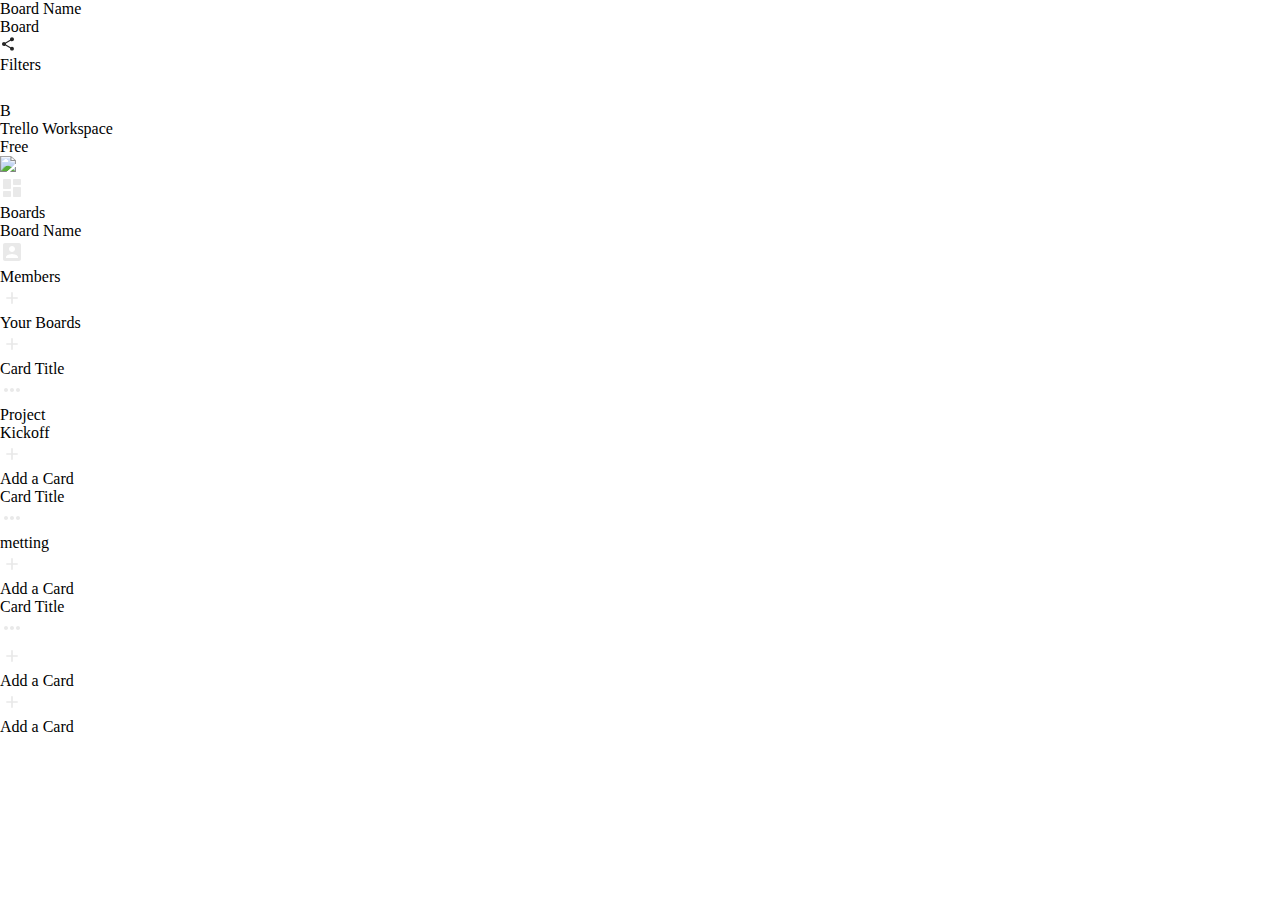
==== src/main/resources/templates/index.html @ f7a1cb0d "메인페이지 구현" ====
<!DOCTYPE html>
<html lang="en">
  <head>
    <meta charset="UTF-8" />
    <meta http-equiv="X-UA-Compatible" content="IE=edge" />
    <meta name="viewport" content="width=device-width, initial-scale=1.0" />
    <link rel="stylesheet" href="./vars.css" />
    <link rel="stylesheet" href="./style.css" />

    <style>
      a,
      button,
      input,
      select,
      h1,
      h2,
      h3,
      h4,
      h5,
      * {
        margin: 0;
        padding: 0;
        border: none;
        text-decoration: none;
        appearance: none;
        background: none;

        -webkit-font-smoothing: antialiased;
      }
    </style>
    <title>Document</title>
  </head>
  <body>
    <div class="main-page">
      <div class="header">
        <div class="board-name">Board Name</div>
        <div class="btn-share">
          <div class="board">Board</div>
          <svg
            class="share"
            width="16"
            height="16"
            viewBox="0 0 16 16"
            fill="none"
            xmlns="http://www.w3.org/2000/svg"
          >
            <g clip-path="url(#clip0_1_32502)">
              <path
                d="M12 10.72C11.4933 10.72 11.04 10.92 10.6933 11.2333L5.94 8.46666C5.97333 8.31333 6 8.16 6 8C6 7.83999 5.97333 7.68666 5.94 7.53333L10.64 4.79333C11 5.12666 11.4733 5.33333 12 5.33333C13.1067 5.33333 14 4.44 14 3.33333C14 2.22666 13.1067 1.33333 12 1.33333C10.8933 1.33333 10 2.22666 10 3.33333C10 3.49333 10.0267 3.64666 10.06 3.79999L5.36 6.54C5 6.20666 4.52667 6 4 6C2.89333 6 2 6.89333 2 8C2 9.10666 2.89333 10 4 10C4.52667 10 5 9.79333 5.36 9.46L10.1067 12.2333C10.0733 12.3733 10.0533 12.52 10.0533 12.6667C10.0533 13.74 10.9267 14.6133 12 14.6133C13.0733 14.6133 13.9467 13.74 13.9467 12.6667C13.9467 11.5933 13.0733 10.72 12 10.72Z"
                fill="#262626"
              />
            </g>
            <defs>
              <clipPath id="clip0_1_32502">
                <rect width="16" height="16" fill="white" />
              </clipPath>
            </defs>
          </svg>
        </div>
        <div class="category-filters">
          <div class="filters">Filters</div>
          <div class="filter-alt">
            <svg
              class="group"
              width="24"
              height="24"
              viewBox="0 0 24 24"
              fill="none"
              xmlns="http://www.w3.org/2000/svg"
            >
              <path
                d="M4.25006 5.61C6.57006 8.59 10.0001 13 10.0001 13V18C10.0001 19.1 10.9001 20 12.0001 20C13.1001 20 14.0001 19.1 14.0001 18V13C14.0001 13 17.4301 8.59 19.7501 5.61C20.2601 4.95 19.7901 4 18.9501 4H5.04006C4.21006 4 3.74006 4.95 4.25006 5.61Z"
                fill="white"
              />
            </svg>
          </div>
        </div>
        <div class="line-1"></div>
        <div class="email">
          <div class="b">B</div>
        </div>
        <div class="line-2"></div>
      </div>
      <div class="side-menu">
        <div class="profile">
          <div class="trello-workspace">Trello Workspace</div>
          <div class="free">Free</div>
          <img class="logo-2" src="logo-20.png" />
        </div>
        <div class="menu-boards">
          <svg
            class="dashboard"
            width="24"
            height="24"
            viewBox="0 0 24 24"
            fill="none"
            xmlns="http://www.w3.org/2000/svg"
          >
            <g clip-path="url(#clip0_1_32432)">
              <path
                d="M4 13H10C10.55 13 11 12.55 11 12V4C11 3.45 10.55 3 10 3H4C3.45 3 3 3.45 3 4V12C3 12.55 3.45 13 4 13ZM4 21H10C10.55 21 11 20.55 11 20V16C11 15.45 10.55 15 10 15H4C3.45 15 3 15.45 3 16V20C3 20.55 3.45 21 4 21ZM14 21H20C20.55 21 21 20.55 21 20V12C21 11.45 20.55 11 20 11H14C13.45 11 13 11.45 13 12V20C13 20.55 13.45 21 14 21ZM13 4V8C13 8.55 13.45 9 14 9H20C20.55 9 21 8.55 21 8V4C21 3.45 20.55 3 20 3H14C13.45 3 13 3.45 13 4Z"
                fill="#E9E9E9"
              />
            </g>
            <defs>
              <clipPath id="clip0_1_32432">
                <rect width="24" height="24" fill="white" />
              </clipPath>
            </defs>
          </svg>

          <div class="boards">Boards</div>
        </div>
        <div class="menu-boards2">
          <div class="board-name2">Board Name</div>
          <div class="image"></div>
        </div>
        <div class="menu-members">
          <svg
            class="account-box"
            width="24"
            height="24"
            viewBox="0 0 24 24"
            fill="none"
            xmlns="http://www.w3.org/2000/svg"
          >
            <g clip-path="url(#clip0_1_32441)">
              <path
                d="M3 5V19C3 20.1 3.89 21 5 21H19C20.1 21 21 20.1 21 19V5C21 3.9 20.1 3 19 3H5C3.89 3 3 3.9 3 5ZM15 9C15 10.66 13.66 12 12 12C10.34 12 9 10.66 9 9C9 7.34 10.34 6 12 6C13.66 6 15 7.34 15 9ZM6 17C6 15 10 13.9 12 13.9C14 13.9 18 15 18 17V18H6V17Z"
                fill="#E9E9E9"
              />
            </g>
            <defs>
              <clipPath id="clip0_1_32441">
                <rect width="24" height="24" fill="white" />
              </clipPath>
            </defs>
          </svg>

          <div class="members">Members</div>
          <svg
            class="add"
            width="24"
            height="24"
            viewBox="0 0 24 24"
            fill="none"
            xmlns="http://www.w3.org/2000/svg"
          >
            <g clip-path="url(#clip0_1_32532)">
              <path
                d="M17.1429 12.8571H12.8571V17.1429C12.8571 17.6143 12.4714 18 12 18C11.5286 18 11.1429 17.6143 11.1429 17.1429V12.8571H6.85714C6.38571 12.8571 6 12.4714 6 12C6 11.5286 6.38571 11.1429 6.85714 11.1429H11.1429V6.85714C11.1429 6.38571 11.5286 6 12 6C12.4714 6 12.8571 6.38571 12.8571 6.85714V11.1429H17.1429C17.6143 11.1429 18 11.5286 18 12C18 12.4714 17.6143 12.8571 17.1429 12.8571Z"
                fill="#E9E9E9"
              />
            </g>
            <defs>
              <clipPath id="clip0_1_32532">
                <rect width="24" height="24" fill="white" />
              </clipPath>
            </defs>
          </svg>
        </div>
        <div class="category-sub-title">
          <div class="your-boards">Your Boards</div>
          <svg
            class="add2"
            width="24"
            height="24"
            viewBox="0 0 24 24"
            fill="none"
            xmlns="http://www.w3.org/2000/svg"
          >
            <g clip-path="url(#clip0_1_32535)">
              <path
                d="M17.1429 12.8571H12.8571V17.1429C12.8571 17.6143 12.4714 18 12 18C11.5286 18 11.1429 17.6143 11.1429 17.1429V12.8571H6.85714C6.38571 12.8571 6 12.4714 6 12C6 11.5286 6.38571 11.1429 6.85714 11.1429H11.1429V6.85714C11.1429 6.38571 11.5286 6 12 6C12.4714 6 12.8571 6.38571 12.8571 6.85714V11.1429H17.1429C17.6143 11.1429 18 11.5286 18 12C18 12.4714 17.6143 12.8571 17.1429 12.8571Z"
                fill="#E9E9E9"
              />
            </g>
            <defs>
              <clipPath id="clip0_1_32535">
                <rect width="24" height="24" fill="white" />
              </clipPath>
            </defs>
          </svg>
        </div>
      </div>
      <div class="contents">
        <div class="title">
          <div class="card-title">Card Title</div>
          <svg
            class="more-horiz"
            width="24"
            height="24"
            viewBox="0 0 24 24"
            fill="none"
            xmlns="http://www.w3.org/2000/svg"
          >
            <g clip-path="url(#clip0_1_32558)">
              <path
                d="M6 10C4.9 10 4 10.9 4 12C4 13.1 4.9 14 6 14C7.1 14 8 13.1 8 12C8 10.9 7.1 10 6 10ZM18 10C16.9 10 16 10.9 16 12C16 13.1 16.9 14 18 14C19.1 14 20 13.1 20 12C20 10.9 19.1 10 18 10ZM12 10C10.9 10 10 10.9 10 12C10 13.1 10.9 14 12 14C13.1 14 14 13.1 14 12C14 10.9 13.1 10 12 10Z"
                fill="#E9E9E9"
              />
            </g>
            <defs>
              <clipPath id="clip0_1_32558">
                <rect width="24" height="24" fill="white" />
              </clipPath>
            </defs>
          </svg>
        </div>
        <div class="list">
          <div class="rectangle-1"></div>
          <div class="project">Project</div>
        </div>
        <div class="list2">
          <div class="kickoff">Kickoff</div>
        </div>
        <div class="frame-3">
          <svg
            class="add3"
            width="24"
            height="24"
            viewBox="0 0 24 24"
            fill="none"
            xmlns="http://www.w3.org/2000/svg"
          >
            <g clip-path="url(#clip0_1_32564)">
              <path
                d="M17.1429 12.8571H12.8571V17.1429C12.8571 17.6143 12.4714 18 12 18C11.5286 18 11.1429 17.6143 11.1429 17.1429V12.8571H6.85714C6.38571 12.8571 6 12.4714 6 12C6 11.5286 6.38571 11.1429 6.85714 11.1429H11.1429V6.85714C11.1429 6.38571 11.5286 6 12 6C12.4714 6 12.8571 6.38571 12.8571 6.85714V11.1429H17.1429C17.6143 11.1429 18 11.5286 18 12C18 12.4714 17.6143 12.8571 17.1429 12.8571Z"
                fill="#E9E9E9"
              />
            </g>
            <defs>
              <clipPath id="clip0_1_32564">
                <rect width="24" height="24" fill="white" />
              </clipPath>
            </defs>
          </svg>

          <div class="add-a-card">Add a Card</div>
        </div>
      </div>
      <div class="contents2">
        <div class="title">
          <div class="card-title">Card Title</div>
          <svg
            class="more-horiz2"
            width="24"
            height="24"
            viewBox="0 0 24 24"
            fill="none"
            xmlns="http://www.w3.org/2000/svg"
          >
            <g clip-path="url(#clip0_1_32628)">
              <path
                d="M6 10C4.9 10 4 10.9 4 12C4 13.1 4.9 14 6 14C7.1 14 8 13.1 8 12C8 10.9 7.1 10 6 10ZM18 10C16.9 10 16 10.9 16 12C16 13.1 16.9 14 18 14C19.1 14 20 13.1 20 12C20 10.9 19.1 10 18 10ZM12 10C10.9 10 10 10.9 10 12C10 13.1 10.9 14 12 14C13.1 14 14 13.1 14 12C14 10.9 13.1 10 12 10Z"
                fill="#E9E9E9"
              />
            </g>
            <defs>
              <clipPath id="clip0_1_32628">
                <rect width="24" height="24" fill="white" />
              </clipPath>
            </defs>
          </svg>
        </div>
        <div class="list2">
          <div class="kickoff">metting</div>
        </div>
        <div class="frame-3">
          <svg
            class="add4"
            width="24"
            height="24"
            viewBox="0 0 24 24"
            fill="none"
            xmlns="http://www.w3.org/2000/svg"
          >
            <g clip-path="url(#clip0_1_32634)">
              <path
                d="M17.1429 12.8571H12.8571V17.1429C12.8571 17.6143 12.4714 18 12 18C11.5286 18 11.1429 17.6143 11.1429 17.1429V12.8571H6.85714C6.38571 12.8571 6 12.4714 6 12C6 11.5286 6.38571 11.1429 6.85714 11.1429H11.1429V6.85714C11.1429 6.38571 11.5286 6 12 6C12.4714 6 12.8571 6.38571 12.8571 6.85714V11.1429H17.1429C17.6143 11.1429 18 11.5286 18 12C18 12.4714 17.6143 12.8571 17.1429 12.8571Z"
                fill="#E9E9E9"
              />
            </g>
            <defs>
              <clipPath id="clip0_1_32634">
                <rect width="24" height="24" fill="white" />
              </clipPath>
            </defs>
          </svg>

          <div class="add-a-card">Add a Card</div>
        </div>
      </div>
      <div class="contents3">
        <div class="title">
          <div class="card-title">Card Title</div>
          <svg
            class="more-horiz3"
            width="24"
            height="24"
            viewBox="0 0 24 24"
            fill="none"
            xmlns="http://www.w3.org/2000/svg"
          >
            <g clip-path="url(#clip0_1_32644)">
              <path
                d="M6 10C4.9 10 4 10.9 4 12C4 13.1 4.9 14 6 14C7.1 14 8 13.1 8 12C8 10.9 7.1 10 6 10ZM18 10C16.9 10 16 10.9 16 12C16 13.1 16.9 14 18 14C19.1 14 20 13.1 20 12C20 10.9 19.1 10 18 10ZM12 10C10.9 10 10 10.9 10 12C10 13.1 10.9 14 12 14C13.1 14 14 13.1 14 12C14 10.9 13.1 10 12 10Z"
                fill="#E9E9E9"
              />
            </g>
            <defs>
              <clipPath id="clip0_1_32644">
                <rect width="24" height="24" fill="white" />
              </clipPath>
            </defs>
          </svg>
        </div>
        <div class="frame-3">
          <svg
            class="add5"
            width="24"
            height="24"
            viewBox="0 0 24 24"
            fill="none"
            xmlns="http://www.w3.org/2000/svg"
          >
            <g clip-path="url(#clip0_1_32649)">
              <path
                d="M17.1429 12.8571H12.8571V17.1429C12.8571 17.6143 12.4714 18 12 18C11.5286 18 11.1429 17.6143 11.1429 17.1429V12.8571H6.85714C6.38571 12.8571 6 12.4714 6 12C6 11.5286 6.38571 11.1429 6.85714 11.1429H11.1429V6.85714C11.1429 6.38571 11.5286 6 12 6C12.4714 6 12.8571 6.38571 12.8571 6.85714V11.1429H17.1429C17.6143 11.1429 18 11.5286 18 12C18 12.4714 17.6143 12.8571 17.1429 12.8571Z"
                fill="#E9E9E9"
              />
            </g>
            <defs>
              <clipPath id="clip0_1_32649">
                <rect width="24" height="24" fill="white" />
              </clipPath>
            </defs>
          </svg>

          <div class="add-a-card">Add a Card</div>
        </div>
      </div>
      <div class="add6">
        <svg
          class="add7"
          width="24"
          height="24"
          viewBox="0 0 24 24"
          fill="none"
          xmlns="http://www.w3.org/2000/svg"
        >
          <g clip-path="url(#clip0_19_6)">
            <path
              d="M17.1429 12.8571H12.8571V17.1429C12.8571 17.6143 12.4714 18 12 18C11.5286 18 11.1429 17.6143 11.1429 17.1429V12.8571H6.85714C6.38571 12.8571 6 12.4714 6 12C6 11.5286 6.38571 11.1429 6.85714 11.1429H11.1429V6.85714C11.1429 6.38571 11.5286 6 12 6C12.4714 6 12.8571 6.38571 12.8571 6.85714V11.1429H17.1429C17.6143 11.1429 18 11.5286 18 12C18 12.4714 17.6143 12.8571 17.1429 12.8571Z"
              fill="#E9E9E9"
            />
          </g>
          <defs>
            <clipPath id="clip0_19_6">
              <rect width="24" height="24" fill="white" />
            </clipPath>
          </defs>
        </svg>

        <div class="add-a-card2">Add a Card</div>
      </div>
    </div>
  </body>
</html>
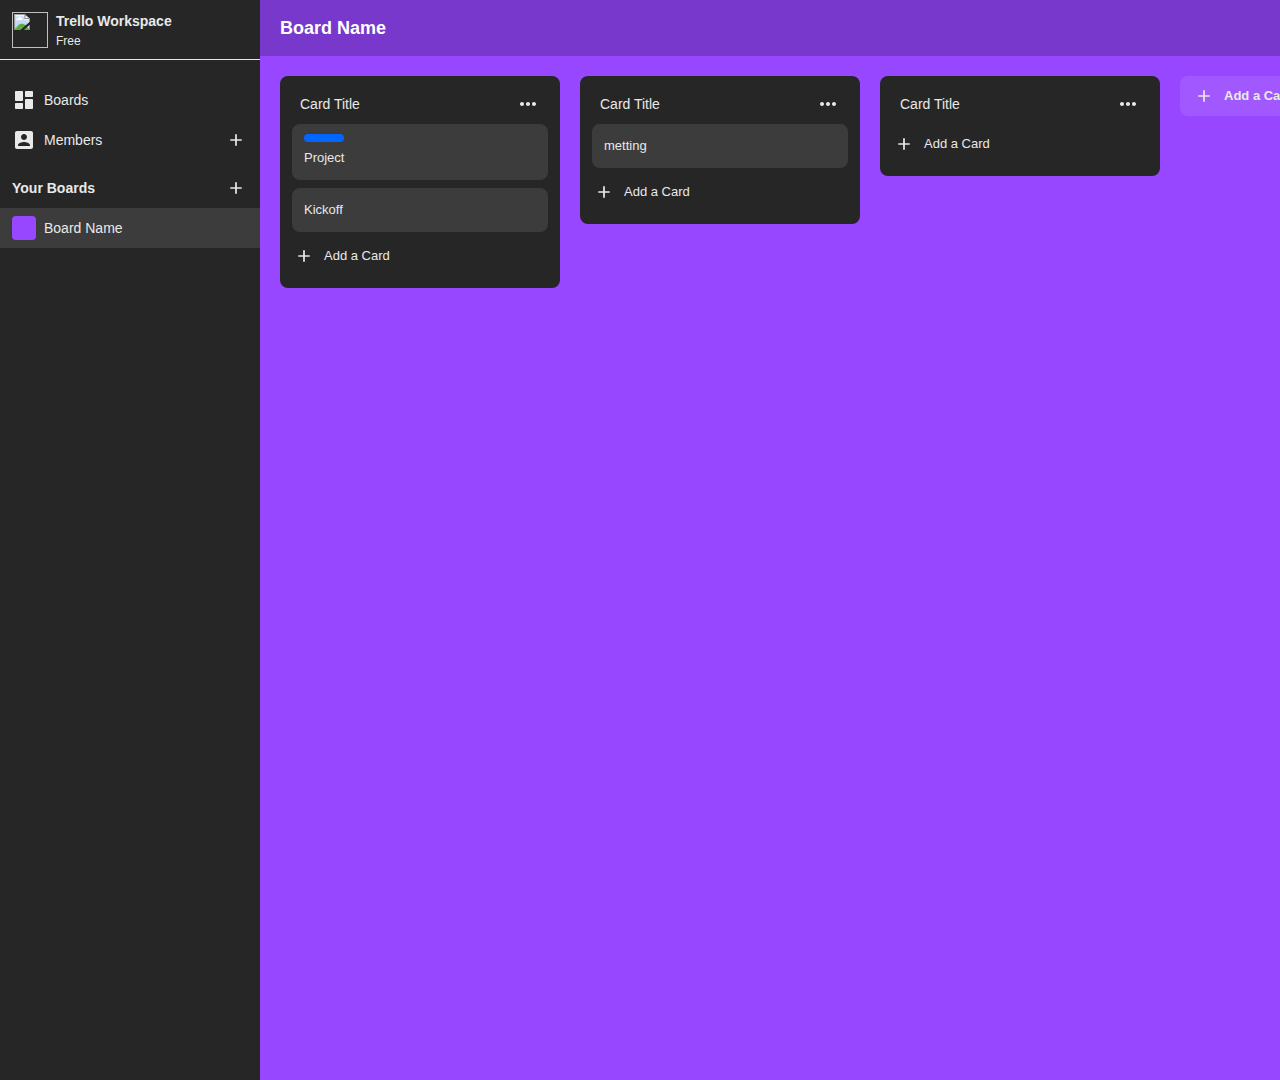
==== commit 146d73da: "index.html 수정" ====
--- a/src/main/resources/templates/index.html
+++ b/src/main/resources/templates/index.html
@@ -1,369 +1,911 @@
 <!DOCTYPE html>
 <html lang="en">
-  <head>
-    <meta charset="UTF-8" />
-    <meta http-equiv="X-UA-Compatible" content="IE=edge" />
-    <meta name="viewport" content="width=device-width, initial-scale=1.0" />
-    <link rel="stylesheet" href="./vars.css" />
-    <link rel="stylesheet" href="./style.css" />
-
-    <style>
-      a,
-      button,
-      input,
-      select,
-      h1,
-      h2,
-      h3,
-      h4,
-      h5,
-      * {
-        margin: 0;
-        padding: 0;
-        border: none;
-        text-decoration: none;
-        appearance: none;
-        background: none;
-
-        -webkit-font-smoothing: antialiased;
-      }
-    </style>
-    <title>Document</title>
-  </head>
-  <body>
-    <div class="main-page">
-      <div class="header">
-        <div class="board-name">Board Name</div>
-        <div class="btn-share">
-          <div class="board">Board</div>
-          <svg
-            class="share"
-            width="16"
-            height="16"
-            viewBox="0 0 16 16"
-            fill="none"
-            xmlns="http://www.w3.org/2000/svg"
-          >
-            <g clip-path="url(#clip0_1_32502)">
-              <path
-                d="M12 10.72C11.4933 10.72 11.04 10.92 10.6933 11.2333L5.94 8.46666C5.97333 8.31333 6 8.16 6 8C6 7.83999 5.97333 7.68666 5.94 7.53333L10.64 4.79333C11 5.12666 11.4733 5.33333 12 5.33333C13.1067 5.33333 14 4.44 14 3.33333C14 2.22666 13.1067 1.33333 12 1.33333C10.8933 1.33333 10 2.22666 10 3.33333C10 3.49333 10.0267 3.64666 10.06 3.79999L5.36 6.54C5 6.20666 4.52667 6 4 6C2.89333 6 2 6.89333 2 8C2 9.10666 2.89333 10 4 10C4.52667 10 5 9.79333 5.36 9.46L10.1067 12.2333C10.0733 12.3733 10.0533 12.52 10.0533 12.6667C10.0533 13.74 10.9267 14.6133 12 14.6133C13.0733 14.6133 13.9467 13.74 13.9467 12.6667C13.9467 11.5933 13.0733 10.72 12 10.72Z"
-                fill="#262626"
-              />
-            </g>
-            <defs>
-              <clipPath id="clip0_1_32502">
-                <rect width="16" height="16" fill="white" />
-              </clipPath>
-            </defs>
-          </svg>
-        </div>
-        <div class="category-filters">
-          <div class="filters">Filters</div>
-          <div class="filter-alt">
-            <svg
-              class="group"
-              width="24"
-              height="24"
-              viewBox="0 0 24 24"
-              fill="none"
-              xmlns="http://www.w3.org/2000/svg"
-            >
-              <path
-                d="M4.25006 5.61C6.57006 8.59 10.0001 13 10.0001 13V18C10.0001 19.1 10.9001 20 12.0001 20C13.1001 20 14.0001 19.1 14.0001 18V13C14.0001 13 17.4301 8.59 19.7501 5.61C20.2601 4.95 19.7901 4 18.9501 4H5.04006C4.21006 4 3.74006 4.95 4.25006 5.61Z"
-                fill="white"
-              />
-            </svg>
-          </div>
-        </div>
-        <div class="line-1"></div>
-        <div class="email">
-          <div class="b">B</div>
-        </div>
-        <div class="line-2"></div>
-      </div>
-      <div class="side-menu">
-        <div class="profile">
-          <div class="trello-workspace">Trello Workspace</div>
-          <div class="free">Free</div>
-          <img class="logo-2" src="logo-20.png" />
-        </div>
-        <div class="menu-boards">
-          <svg
-            class="dashboard"
+<head>
+  <meta charset="UTF-8" />
+  <meta http-equiv="X-UA-Compatible" content="IE=edge" />
+  <meta name="viewport" content="width=device-width, initial-scale=1.0" />
+
+  <style>
+    a,
+    button,
+    input,
+    select,
+    h1,
+    h2,
+    h3,
+    h4,
+    h5,
+    * {
+      margin: 0;
+      padding: 0;
+      border: none;
+      text-decoration: none;
+      appearance: none;
+      background: none;
+
+      -webkit-font-smoothing: antialiased;
+    }
+
+    .main-page,
+    .main-page * {
+      box-sizing: border-box;
+    }
+    .main-page {
+      background: #9747ff;
+      width: 1920px;
+      height: 1080px;
+      position: relative;
+      overflow: hidden;
+    }
+    .header {
+      background: rgba(0, 0, 0, 0.2);
+      width: 1660px;
+      height: 56px;
+      position: absolute;
+      left: 260px;
+      top: 0px;
+      overflow: hidden;
+    }
+    .board-name {
+      color: var(--wihte, #ffffff);
+      text-align: left;
+      font-family: "Pretendard-SemiBold", sans-serif;
+      font-size: 18px;
+      line-height: 32px;
+      font-weight: 600;
+      position: absolute;
+      left: 20px;
+      top: calc(50% - 16px);
+      width: 1344px;
+    }
+    .btn-share {
+      background: var(--wihte, #ffffff);
+      border-radius: 4px;
+      width: 82px;
+      height: 36px;
+      position: absolute;
+      left: 1558px;
+      top: 10px;
+      overflow: hidden;
+    }
+    .board {
+      color: var(--black-800, #262626);
+      text-align: center;
+      font-family: "Pretendard-SemiBold", sans-serif;
+      font-size: 14px;
+      line-height: 20px;
+      font-weight: 600;
+      position: absolute;
+      left: 32px;
+      top: calc(50% - 10px);
+      width: 38px;
+      display: flex;
+      align-items: center;
+      justify-content: center;
+    }
+    .share {
+      width: 16px;
+      height: 16px;
+      position: absolute;
+      left: 12px;
+      top: 10px;
+      overflow: visible;
+    }
+    .category-filters {
+      width: 94px;
+      height: 32px;
+      position: absolute;
+      left: 1384px;
+      top: 12px;
+      overflow: hidden;
+    }
+    .filters {
+      color: var(--wihte, #ffffff);
+      text-align: left;
+      font-family: "Pretendard-SemiBold", sans-serif;
+      font-size: 18px;
+      line-height: 32px;
+      font-weight: 600;
+      position: absolute;
+      left: 36px;
+      top: calc(50% - 16px);
+    }
+    .filter-alt {
+      width: 24px;
+      height: 24px;
+      position: absolute;
+      left: 8px;
+      top: 4px;
+      overflow: hidden;
+    }
+    .group {
+      height: auto;
+      position: absolute;
+      right: 0%;
+      left: 0%;
+      width: 100%;
+      bottom: 0%;
+      top: 0%;
+      height: 100%;
+      overflow: visible;
+    }
+    .line-1 {
+      border-style: solid;
+      border-color: var(--line, #e5e5e5);
+      border-width: 1px 0 0 0;
+      width: 16px;
+      height: 0px;
+      position: absolute;
+      left: 1490px;
+      top: 20px;
+      transform-origin: 0 0;
+      transform: rotate(90deg) scale(1, 1);
+    }
+    .email {
+      background: #019229;
+      border-radius: 20px;
+      width: 32px;
+      height: 32px;
+      position: absolute;
+      left: 1502px;
+      top: 12px;
+      overflow: hidden;
+    }
+    .b {
+      color: var(--wihte, #ffffff);
+      text-align: center;
+      font-family: "Pretendard-Medium", sans-serif;
+      font-size: 16px;
+      line-height: 30px;
+      font-weight: 500;
+      position: absolute;
+      left: calc(50% - 16px);
+      top: calc(50% - 16px);
+      width: 32px;
+      height: 32px;
+      display: flex;
+      align-items: center;
+      justify-content: center;
+    }
+    .line-2 {
+      border-style: solid;
+      border-color: var(--line, #e5e5e5);
+      border-width: 1px 0 0 0;
+      width: 16px;
+      height: 0px;
+      position: absolute;
+      left: 1546px;
+      top: 20px;
+      transform-origin: 0 0;
+      transform: rotate(90deg) scale(1, 1);
+    }
+    .side-menu {
+      background: var(--black-800, #262626);
+      width: 260px;
+      height: 1080px;
+      position: absolute;
+      left: 0px;
+      top: 0px;
+      overflow: hidden;
+    }
+    .profile {
+      border-style: solid;
+      border-color: var(--line, #e5e5e5);
+      border-width: 0px 0px 1px 0px;
+      width: 260px;
+      height: 60px;
+      position: absolute;
+      left: 0px;
+      top: 0px;
+      overflow: hidden;
+    }
+    .trello-workspace {
+      color: var(--gray, #e9e9e9);
+      text-align: left;
+      font-family: "Pretendard-SemiBold", sans-serif;
+      font-size: 14px;
+      line-height: 18px;
+      font-weight: 600;
+      position: absolute;
+      left: 56px;
+      top: 12px;
+      width: 192px;
+    }
+    .free {
+      color: var(--gray, #e9e9e9);
+      text-align: left;
+      font-family: "Pretendard-Regular", sans-serif;
+      font-size: 12px;
+      line-height: 14px;
+      font-weight: 400;
+      position: absolute;
+      left: 56px;
+      top: 34px;
+      width: 192px;
+    }
+    .logo-2 {
+      width: 36px;
+      height: 36px;
+      position: absolute;
+      left: 12px;
+      top: 12px;
+    }
+    .menu-boards {
+      width: 260px;
+      height: 40px;
+      position: absolute;
+      left: 0px;
+      top: 80px;
+      overflow: hidden;
+    }
+    .dashboard {
+      width: 24px;
+      height: 24px;
+      position: absolute;
+      left: 12px;
+      top: 8px;
+      overflow: visible;
+    }
+    .boards {
+      color: var(--gray, #e9e9e9);
+      text-align: left;
+      font-family: "Pretendard-Medium", sans-serif;
+      font-size: 14px;
+      line-height: 24px;
+      font-weight: 500;
+      position: absolute;
+      left: 44px;
+      top: 8px;
+      width: 204px;
+    }
+    .menu-boards2 {
+      background: rgba(255, 255, 255, 0.1);
+      width: 260px;
+      height: 40px;
+      position: absolute;
+      left: 0px;
+      top: 208px;
+      overflow: hidden;
+    }
+    .board-name2 {
+      color: var(--gray, #e9e9e9);
+      text-align: left;
+      font-family: "Pretendard-Medium", sans-serif;
+      font-size: 14px;
+      line-height: 24px;
+      font-weight: 500;
+      position: absolute;
+      left: 44px;
+      top: 8px;
+      width: 204px;
+    }
+    .image {
+      background: #9747ff;
+      border-radius: 4px;
+      width: 24px;
+      height: 24px;
+      position: absolute;
+      left: 12px;
+      top: calc(50% - 12px);
+      overflow: hidden;
+    }
+    .menu-members {
+      width: 260px;
+      height: 40px;
+      position: absolute;
+      left: 0px;
+      top: 120px;
+      overflow: hidden;
+    }
+    .account-box {
+      width: 24px;
+      height: 24px;
+      position: absolute;
+      left: 12px;
+      top: 8px;
+      overflow: visible;
+    }
+    .members {
+      color: var(--gray, #e9e9e9);
+      text-align: left;
+      font-family: "Pretendard-Medium", sans-serif;
+      font-size: 14px;
+      line-height: 24px;
+      font-weight: 500;
+      position: absolute;
+      left: 44px;
+      top: 8px;
+      width: 172px;
+    }
+    .add {
+      width: 24px;
+      height: 24px;
+      position: absolute;
+      left: 224px;
+      top: 8px;
+      overflow: visible;
+    }
+    .category-sub-title {
+      width: 260px;
+      height: 40px;
+      position: absolute;
+      left: 0px;
+      top: 168px;
+      overflow: hidden;
+    }
+    .your-boards {
+      color: var(--gray, #e9e9e9);
+      text-align: left;
+      font-family: "Pretendard-SemiBold", sans-serif;
+      font-size: 14px;
+      line-height: 24px;
+      font-weight: 600;
+      position: absolute;
+      left: 12px;
+      top: 8px;
+      width: 204px;
+    }
+    .add2 {
+      width: 24px;
+      height: 24px;
+      position: absolute;
+      left: 224px;
+      top: calc(50% - 12px);
+      overflow: visible;
+    }
+    .contents {
+      background: var(--black-800, #262626);
+      border-radius: 8px;
+      padding: 16px 12px 16px 12px;
+      display: flex;
+      flex-direction: column;
+      gap: 8px;
+      align-items: center;
+      justify-content: flex-start;
+      position: absolute;
+      left: 280px;
+      top: 76px;
+    }
+    .title {
+      display: flex;
+      flex-direction: row;
+      gap: 8px;
+      align-items: flex-start;
+      justify-content: flex-start;
+      flex-shrink: 0;
+      position: relative;
+    }
+    .card-title {
+      color: var(--gray, #e9e9e9);
+      text-align: left;
+      font-family: "Pretendard-Medium", sans-serif;
+      font-size: 14px;
+      line-height: 24px;
+      font-weight: 500;
+      position: relative;
+      width: 208px;
+    }
+    .more-horiz {
+      flex-shrink: 0;
+      width: 24px;
+      height: 24px;
+      position: relative;
+      overflow: visible;
+    }
+    .list {
+      background: rgba(255, 255, 255, 0.1);
+      border-radius: 8px;
+      padding: 10px 12px 10px 12px;
+      display: flex;
+      flex-direction: column;
+      gap: 4px;
+      align-items: flex-start;
+      justify-content: flex-start;
+      flex-shrink: 0;
+      position: relative;
+    }
+    .rectangle-1 {
+      background: #0066ff;
+      border-radius: 4px;
+      flex-shrink: 0;
+      width: 40px;
+      height: 8px;
+      position: relative;
+    }
+    .project {
+      color: var(--gray, #e9e9e9);
+      text-align: left;
+      font-family: "Pretendard-Regular", sans-serif;
+      font-size: 13px;
+      line-height: 24px;
+      font-weight: 400;
+      position: relative;
+      width: 232px;
+    }
+    .list2 {
+      background: rgba(255, 255, 255, 0.1);
+      border-radius: 8px;
+      padding: 10px;
+      display: flex;
+      flex-direction: row;
+      gap: 10px;
+      align-items: center;
+      justify-content: center;
+      flex-shrink: 0;
+      width: 256px;
+      position: relative;
+    }
+    .kickoff {
+      color: var(--gray, #e9e9e9);
+      text-align: left;
+      font-family: "Pretendard-Regular", sans-serif;
+      font-size: 13px;
+      line-height: 24px;
+      font-weight: 400;
+      position: relative;
+      width: 232px;
+    }
+    .frame-3 {
+      padding: 4px 0px 4px 0px;
+      display: flex;
+      flex-direction: row;
+      gap: 8px;
+      align-items: center;
+      justify-content: flex-start;
+      flex-shrink: 0;
+      position: relative;
+    }
+    .add3 {
+      flex-shrink: 0;
+      width: 24px;
+      height: 24px;
+      position: relative;
+      overflow: visible;
+    }
+    .add-a-card {
+      color: var(--gray, #e9e9e9);
+      text-align: left;
+      font-family: "Pretendard-Regular", sans-serif;
+      font-size: 13px;
+      line-height: 24px;
+      font-weight: 400;
+      position: relative;
+      width: 224px;
+    }
+    .contents2 {
+      background: var(--black-800, #262626);
+      border-radius: 8px;
+      padding: 16px 12px 16px 12px;
+      display: flex;
+      flex-direction: column;
+      gap: 8px;
+      align-items: center;
+      justify-content: flex-start;
+      position: absolute;
+      left: 580px;
+      top: 76px;
+    }
+    .more-horiz2 {
+      flex-shrink: 0;
+      width: 24px;
+      height: 24px;
+      position: relative;
+      overflow: visible;
+    }
+    .add4 {
+      flex-shrink: 0;
+      width: 24px;
+      height: 24px;
+      position: relative;
+      overflow: visible;
+    }
+    .contents3 {
+      background: var(--black-800, #262626);
+      border-radius: 8px;
+      padding: 16px 12px 16px 12px;
+      display: flex;
+      flex-direction: column;
+      gap: 12px;
+      align-items: center;
+      justify-content: flex-start;
+      position: absolute;
+      left: 880px;
+      top: 76px;
+    }
+    .more-horiz3 {
+      flex-shrink: 0;
+      width: 24px;
+      height: 24px;
+      position: relative;
+      overflow: visible;
+    }
+    .add5 {
+      flex-shrink: 0;
+      width: 24px;
+      height: 24px;
+      position: relative;
+      overflow: visible;
+    }
+    .add6 {
+      background: rgba(255, 255, 255, 0.1);
+      border-radius: 8px;
+      padding: 8px 12px 8px 12px;
+      display: flex;
+      flex-direction: row;
+      gap: 8px;
+      align-items: center;
+      justify-content: flex-start;
+      position: absolute;
+      left: 1180px;
+      top: 76px;
+    }
+    .add7 {
+      flex-shrink: 0;
+      width: 24px;
+      height: 24px;
+      position: relative;
+      overflow: visible;
+    }
+    .add-a-card2 {
+      color: var(--gray, #e9e9e9);
+      text-align: left;
+      font-family: "Pretendard-SemiBold", sans-serif;
+      font-size: 13px;
+      line-height: 24px;
+      font-weight: 600;
+      position: relative;
+      width: 224px;
+    }
+
+    :root {
+      /* Colors */
+      --wihte: #ffffff;
+      --gray: #e9e9e9;
+      --black-800: #262626;
+      --black-700: #434343;
+      --black-500: #555555;
+      --black-400: #9d9d9d;
+      --line: #e5e5e5;
+      --link: #5498ff;
+
+
+  </style>
+  <title>Document</title>
+</head>
+<body>
+<div class="main-page">
+  <div class="header">
+    <div class="board-name">Board Name</div>
+    <div class="btn-share">
+      <div class="board">Board</div>
+      <svg
+          class="share"
+          width="16"
+          height="16"
+          viewBox="0 0 16 16"
+          fill="none"
+          xmlns="http://www.w3.org/2000/svg"
+      >
+        <g clip-path="url(#clip0_1_32502)">
+          <path
+              d="M12 10.72C11.4933 10.72 11.04 10.92 10.6933 11.2333L5.94 8.46666C5.97333 8.31333 6 8.16 6 8C6 7.83999 5.97333 7.68666 5.94 7.53333L10.64 4.79333C11 5.12666 11.4733 5.33333 12 5.33333C13.1067 5.33333 14 4.44 14 3.33333C14 2.22666 13.1067 1.33333 12 1.33333C10.8933 1.33333 10 2.22666 10 3.33333C10 3.49333 10.0267 3.64666 10.06 3.79999L5.36 6.54C5 6.20666 4.52667 6 4 6C2.89333 6 2 6.89333 2 8C2 9.10666 2.89333 10 4 10C4.52667 10 5 9.79333 5.36 9.46L10.1067 12.2333C10.0733 12.3733 10.0533 12.52 10.0533 12.6667C10.0533 13.74 10.9267 14.6133 12 14.6133C13.0733 14.6133 13.9467 13.74 13.9467 12.6667C13.9467 11.5933 13.0733 10.72 12 10.72Z"
+              fill="#262626"
+          />
+        </g>
+        <defs>
+          <clipPath id="clip0_1_32502">
+            <rect width="16" height="16" fill="white" />
+          </clipPath>
+        </defs>
+      </svg>
+    </div>
+    <div class="category-filters">
+      <div class="filters">Filters</div>
+      <div class="filter-alt">
+        <svg
+            class="group"
             width="24"
             height="24"
             viewBox="0 0 24 24"
             fill="none"
             xmlns="http://www.w3.org/2000/svg"
-          >
-            <g clip-path="url(#clip0_1_32432)">
-              <path
-                d="M4 13H10C10.55 13 11 12.55 11 12V4C11 3.45 10.55 3 10 3H4C3.45 3 3 3.45 3 4V12C3 12.55 3.45 13 4 13ZM4 21H10C10.55 21 11 20.55 11 20V16C11 15.45 10.55 15 10 15H4C3.45 15 3 15.45 3 16V20C3 20.55 3.45 21 4 21ZM14 21H20C20.55 21 21 20.55 21 20V12C21 11.45 20.55 11 20 11H14C13.45 11 13 11.45 13 12V20C13 20.55 13.45 21 14 21ZM13 4V8C13 8.55 13.45 9 14 9H20C20.55 9 21 8.55 21 8V4C21 3.45 20.55 3 20 3H14C13.45 3 13 3.45 13 4Z"
-                fill="#E9E9E9"
-              />
-            </g>
-            <defs>
-              <clipPath id="clip0_1_32432">
-                <rect width="24" height="24" fill="white" />
-              </clipPath>
-            </defs>
-          </svg>
-
-          <div class="boards">Boards</div>
-        </div>
-        <div class="menu-boards2">
-          <div class="board-name2">Board Name</div>
-          <div class="image"></div>
-        </div>
-        <div class="menu-members">
-          <svg
-            class="account-box"
-            width="24"
-            height="24"
-            viewBox="0 0 24 24"
-            fill="none"
-            xmlns="http://www.w3.org/2000/svg"
-          >
-            <g clip-path="url(#clip0_1_32441)">
-              <path
-                d="M3 5V19C3 20.1 3.89 21 5 21H19C20.1 21 21 20.1 21 19V5C21 3.9 20.1 3 19 3H5C3.89 3 3 3.9 3 5ZM15 9C15 10.66 13.66 12 12 12C10.34 12 9 10.66 9 9C9 7.34 10.34 6 12 6C13.66 6 15 7.34 15 9ZM6 17C6 15 10 13.9 12 13.9C14 13.9 18 15 18 17V18H6V17Z"
-                fill="#E9E9E9"
-              />
-            </g>
-            <defs>
-              <clipPath id="clip0_1_32441">
-                <rect width="24" height="24" fill="white" />
-              </clipPath>
-            </defs>
-          </svg>
-
-          <div class="members">Members</div>
-          <svg
-            class="add"
-            width="24"
-            height="24"
-            viewBox="0 0 24 24"
-            fill="none"
-            xmlns="http://www.w3.org/2000/svg"
-          >
-            <g clip-path="url(#clip0_1_32532)">
-              <path
-                d="M17.1429 12.8571H12.8571V17.1429C12.8571 17.6143 12.4714 18 12 18C11.5286 18 11.1429 17.6143 11.1429 17.1429V12.8571H6.85714C6.38571 12.8571 6 12.4714 6 12C6 11.5286 6.38571 11.1429 6.85714 11.1429H11.1429V6.85714C11.1429 6.38571 11.5286 6 12 6C12.4714 6 12.8571 6.38571 12.8571 6.85714V11.1429H17.1429C17.6143 11.1429 18 11.5286 18 12C18 12.4714 17.6143 12.8571 17.1429 12.8571Z"
-                fill="#E9E9E9"
-              />
-            </g>
-            <defs>
-              <clipPath id="clip0_1_32532">
-                <rect width="24" height="24" fill="white" />
-              </clipPath>
-            </defs>
-          </svg>
-        </div>
-        <div class="category-sub-title">
-          <div class="your-boards">Your Boards</div>
-          <svg
-            class="add2"
-            width="24"
-            height="24"
-            viewBox="0 0 24 24"
-            fill="none"
-            xmlns="http://www.w3.org/2000/svg"
-          >
-            <g clip-path="url(#clip0_1_32535)">
-              <path
-                d="M17.1429 12.8571H12.8571V17.1429C12.8571 17.6143 12.4714 18 12 18C11.5286 18 11.1429 17.6143 11.1429 17.1429V12.8571H6.85714C6.38571 12.8571 6 12.4714 6 12C6 11.5286 6.38571 11.1429 6.85714 11.1429H11.1429V6.85714C11.1429 6.38571 11.5286 6 12 6C12.4714 6 12.8571 6.38571 12.8571 6.85714V11.1429H17.1429C17.6143 11.1429 18 11.5286 18 12C18 12.4714 17.6143 12.8571 17.1429 12.8571Z"
-                fill="#E9E9E9"
-              />
-            </g>
-            <defs>
-              <clipPath id="clip0_1_32535">
-                <rect width="24" height="24" fill="white" />
-              </clipPath>
-            </defs>
-          </svg>
-        </div>
+        >
+          <path
+              d="M4.25006 5.61C6.57006 8.59 10.0001 13 10.0001 13V18C10.0001 19.1 10.9001 20 12.0001 20C13.1001 20 14.0001 19.1 14.0001 18V13C14.0001 13 17.4301 8.59 19.7501 5.61C20.2601 4.95 19.7901 4 18.9501 4H5.04006C4.21006 4 3.74006 4.95 4.25006 5.61Z"
+              fill="white"
+          />
+        </svg>
       </div>
-      <div class="contents">
-        <div class="title">
-          <div class="card-title">Card Title</div>
-          <svg
-            class="more-horiz"
-            width="24"
-            height="24"
-            viewBox="0 0 24 24"
-            fill="none"
-            xmlns="http://www.w3.org/2000/svg"
-          >
-            <g clip-path="url(#clip0_1_32558)">
-              <path
-                d="M6 10C4.9 10 4 10.9 4 12C4 13.1 4.9 14 6 14C7.1 14 8 13.1 8 12C8 10.9 7.1 10 6 10ZM18 10C16.9 10 16 10.9 16 12C16 13.1 16.9 14 18 14C19.1 14 20 13.1 20 12C20 10.9 19.1 10 18 10ZM12 10C10.9 10 10 10.9 10 12C10 13.1 10.9 14 12 14C13.1 14 14 13.1 14 12C14 10.9 13.1 10 12 10Z"
-                fill="#E9E9E9"
-              />
-            </g>
-            <defs>
-              <clipPath id="clip0_1_32558">
-                <rect width="24" height="24" fill="white" />
-              </clipPath>
-            </defs>
-          </svg>
-        </div>
-        <div class="list">
-          <div class="rectangle-1"></div>
-          <div class="project">Project</div>
-        </div>
-        <div class="list2">
-          <div class="kickoff">Kickoff</div>
-        </div>
-        <div class="frame-3">
-          <svg
-            class="add3"
-            width="24"
-            height="24"
-            viewBox="0 0 24 24"
-            fill="none"
-            xmlns="http://www.w3.org/2000/svg"
-          >
-            <g clip-path="url(#clip0_1_32564)">
-              <path
-                d="M17.1429 12.8571H12.8571V17.1429C12.8571 17.6143 12.4714 18 12 18C11.5286 18 11.1429 17.6143 11.1429 17.1429V12.8571H6.85714C6.38571 12.8571 6 12.4714 6 12C6 11.5286 6.38571 11.1429 6.85714 11.1429H11.1429V6.85714C11.1429 6.38571 11.5286 6 12 6C12.4714 6 12.8571 6.38571 12.8571 6.85714V11.1429H17.1429C17.6143 11.1429 18 11.5286 18 12C18 12.4714 17.6143 12.8571 17.1429 12.8571Z"
-                fill="#E9E9E9"
-              />
-            </g>
-            <defs>
-              <clipPath id="clip0_1_32564">
-                <rect width="24" height="24" fill="white" />
-              </clipPath>
-            </defs>
-          </svg>
-
-          <div class="add-a-card">Add a Card</div>
-        </div>
-      </div>
-      <div class="contents2">
-        <div class="title">
-          <div class="card-title">Card Title</div>
-          <svg
-            class="more-horiz2"
-            width="24"
-            height="24"
-            viewBox="0 0 24 24"
-            fill="none"
-            xmlns="http://www.w3.org/2000/svg"
-          >
-            <g clip-path="url(#clip0_1_32628)">
-              <path
-                d="M6 10C4.9 10 4 10.9 4 12C4 13.1 4.9 14 6 14C7.1 14 8 13.1 8 12C8 10.9 7.1 10 6 10ZM18 10C16.9 10 16 10.9 16 12C16 13.1 16.9 14 18 14C19.1 14 20 13.1 20 12C20 10.9 19.1 10 18 10ZM12 10C10.9 10 10 10.9 10 12C10 13.1 10.9 14 12 14C13.1 14 14 13.1 14 12C14 10.9 13.1 10 12 10Z"
-                fill="#E9E9E9"
-              />
-            </g>
-            <defs>
-              <clipPath id="clip0_1_32628">
-                <rect width="24" height="24" fill="white" />
-              </clipPath>
-            </defs>
-          </svg>
-        </div>
-        <div class="list2">
-          <div class="kickoff">metting</div>
-        </div>
-        <div class="frame-3">
-          <svg
-            class="add4"
-            width="24"
-            height="24"
-            viewBox="0 0 24 24"
-            fill="none"
-            xmlns="http://www.w3.org/2000/svg"
-          >
-            <g clip-path="url(#clip0_1_32634)">
-              <path
-                d="M17.1429 12.8571H12.8571V17.1429C12.8571 17.6143 12.4714 18 12 18C11.5286 18 11.1429 17.6143 11.1429 17.1429V12.8571H6.85714C6.38571 12.8571 6 12.4714 6 12C6 11.5286 6.38571 11.1429 6.85714 11.1429H11.1429V6.85714C11.1429 6.38571 11.5286 6 12 6C12.4714 6 12.8571 6.38571 12.8571 6.85714V11.1429H17.1429C17.6143 11.1429 18 11.5286 18 12C18 12.4714 17.6143 12.8571 17.1429 12.8571Z"
-                fill="#E9E9E9"
-              />
-            </g>
-            <defs>
-              <clipPath id="clip0_1_32634">
-                <rect width="24" height="24" fill="white" />
-              </clipPath>
-            </defs>
-          </svg>
-
-          <div class="add-a-card">Add a Card</div>
-        </div>
-      </div>
-      <div class="contents3">
-        <div class="title">
-          <div class="card-title">Card Title</div>
-          <svg
-            class="more-horiz3"
-            width="24"
-            height="24"
-            viewBox="0 0 24 24"
-            fill="none"
-            xmlns="http://www.w3.org/2000/svg"
-          >
-            <g clip-path="url(#clip0_1_32644)">
-              <path
-                d="M6 10C4.9 10 4 10.9 4 12C4 13.1 4.9 14 6 14C7.1 14 8 13.1 8 12C8 10.9 7.1 10 6 10ZM18 10C16.9 10 16 10.9 16 12C16 13.1 16.9 14 18 14C19.1 14 20 13.1 20 12C20 10.9 19.1 10 18 10ZM12 10C10.9 10 10 10.9 10 12C10 13.1 10.9 14 12 14C13.1 14 14 13.1 14 12C14 10.9 13.1 10 12 10Z"
-                fill="#E9E9E9"
-              />
-            </g>
-            <defs>
-              <clipPath id="clip0_1_32644">
-                <rect width="24" height="24" fill="white" />
-              </clipPath>
-            </defs>
-          </svg>
-        </div>
-        <div class="frame-3">
-          <svg
-            class="add5"
-            width="24"
-            height="24"
-            viewBox="0 0 24 24"
-            fill="none"
-            xmlns="http://www.w3.org/2000/svg"
-          >
-            <g clip-path="url(#clip0_1_32649)">
-              <path
-                d="M17.1429 12.8571H12.8571V17.1429C12.8571 17.6143 12.4714 18 12 18C11.5286 18 11.1429 17.6143 11.1429 17.1429V12.8571H6.85714C6.38571 12.8571 6 12.4714 6 12C6 11.5286 6.38571 11.1429 6.85714 11.1429H11.1429V6.85714C11.1429 6.38571 11.5286 6 12 6C12.4714 6 12.8571 6.38571 12.8571 6.85714V11.1429H17.1429C17.6143 11.1429 18 11.5286 18 12C18 12.4714 17.6143 12.8571 17.1429 12.8571Z"
-                fill="#E9E9E9"
-              />
-            </g>
-            <defs>
-              <clipPath id="clip0_1_32649">
-                <rect width="24" height="24" fill="white" />
-              </clipPath>
-            </defs>
-          </svg>
-
-          <div class="add-a-card">Add a Card</div>
-        </div>
-      </div>
-      <div class="add6">
-        <svg
-          class="add7"
+    </div>
+    <div class="line-1"></div>
+    <div class="email">
+      <div class="b">B</div>
+    </div>
+    <div class="line-2"></div>
+  </div>
+  <div class="side-menu">
+    <div class="profile">
+      <div class="trello-workspace">Trello Workspace</div>
+      <div class="free">Free</div>
+      <img class="logo-2" src="logo-20.png" />
+    </div>
+    <div class="menu-boards">
+      <svg
+          class="dashboard"
           width="24"
           height="24"
           viewBox="0 0 24 24"
           fill="none"
           xmlns="http://www.w3.org/2000/svg"
-        >
-          <g clip-path="url(#clip0_19_6)">
-            <path
+      >
+        <g clip-path="url(#clip0_1_32432)">
+          <path
+              d="M4 13H10C10.55 13 11 12.55 11 12V4C11 3.45 10.55 3 10 3H4C3.45 3 3 3.45 3 4V12C3 12.55 3.45 13 4 13ZM4 21H10C10.55 21 11 20.55 11 20V16C11 15.45 10.55 15 10 15H4C3.45 15 3 15.45 3 16V20C3 20.55 3.45 21 4 21ZM14 21H20C20.55 21 21 20.55 21 20V12C21 11.45 20.55 11 20 11H14C13.45 11 13 11.45 13 12V20C13 20.55 13.45 21 14 21ZM13 4V8C13 8.55 13.45 9 14 9H20C20.55 9 21 8.55 21 8V4C21 3.45 20.55 3 20 3H14C13.45 3 13 3.45 13 4Z"
+              fill="#E9E9E9"
+          />
+        </g>
+        <defs>
+          <clipPath id="clip0_1_32432">
+            <rect width="24" height="24" fill="white" />
+          </clipPath>
+        </defs>
+      </svg>
+
+      <div class="boards">Boards</div>
+    </div>
+    <div class="menu-boards2">
+      <div class="board-name2">Board Name</div>
+      <div class="image"></div>
+    </div>
+    <div class="menu-members">
+      <svg
+          class="account-box"
+          width="24"
+          height="24"
+          viewBox="0 0 24 24"
+          fill="none"
+          xmlns="http://www.w3.org/2000/svg"
+      >
+        <g clip-path="url(#clip0_1_32441)">
+          <path
+              d="M3 5V19C3 20.1 3.89 21 5 21H19C20.1 21 21 20.1 21 19V5C21 3.9 20.1 3 19 3H5C3.89 3 3 3.9 3 5ZM15 9C15 10.66 13.66 12 12 12C10.34 12 9 10.66 9 9C9 7.34 10.34 6 12 6C13.66 6 15 7.34 15 9ZM6 17C6 15 10 13.9 12 13.9C14 13.9 18 15 18 17V18H6V17Z"
+              fill="#E9E9E9"
+          />
+        </g>
+        <defs>
+          <clipPath id="clip0_1_32441">
+            <rect width="24" height="24" fill="white" />
+          </clipPath>
+        </defs>
+      </svg>
+
+      <div class="members">Members</div>
+      <svg
+          class="add"
+          width="24"
+          height="24"
+          viewBox="0 0 24 24"
+          fill="none"
+          xmlns="http://www.w3.org/2000/svg"
+      >
+        <g clip-path="url(#clip0_1_32532)">
+          <path
               d="M17.1429 12.8571H12.8571V17.1429C12.8571 17.6143 12.4714 18 12 18C11.5286 18 11.1429 17.6143 11.1429 17.1429V12.8571H6.85714C6.38571 12.8571 6 12.4714 6 12C6 11.5286 6.38571 11.1429 6.85714 11.1429H11.1429V6.85714C11.1429 6.38571 11.5286 6 12 6C12.4714 6 12.8571 6.38571 12.8571 6.85714V11.1429H17.1429C17.6143 11.1429 18 11.5286 18 12C18 12.4714 17.6143 12.8571 17.1429 12.8571Z"
               fill="#E9E9E9"
-            />
-          </g>
-          <defs>
-            <clipPath id="clip0_19_6">
-              <rect width="24" height="24" fill="white" />
-            </clipPath>
-          </defs>
-        </svg>
-
-        <div class="add-a-card2">Add a Card</div>
-      </div>
-    </div>
-  </body>
+          />
+        </g>
+        <defs>
+          <clipPath id="clip0_1_32532">
+            <rect width="24" height="24" fill="white" />
+          </clipPath>
+        </defs>
+      </svg>
+    </div>
+    <div class="category-sub-title">
+      <div class="your-boards">Your Boards</div>
+      <svg
+          class="add2"
+          width="24"
+          height="24"
+          viewBox="0 0 24 24"
+          fill="none"
+          xmlns="http://www.w3.org/2000/svg"
+      >
+        <g clip-path="url(#clip0_1_32535)">
+          <path
+              d="M17.1429 12.8571H12.8571V17.1429C12.8571 17.6143 12.4714 18 12 18C11.5286 18 11.1429 17.6143 11.1429 17.1429V12.8571H6.85714C6.38571 12.8571 6 12.4714 6 12C6 11.5286 6.38571 11.1429 6.85714 11.1429H11.1429V6.85714C11.1429 6.38571 11.5286 6 12 6C12.4714 6 12.8571 6.38571 12.8571 6.85714V11.1429H17.1429C17.6143 11.1429 18 11.5286 18 12C18 12.4714 17.6143 12.8571 17.1429 12.8571Z"
+              fill="#E9E9E9"
+          />
+        </g>
+        <defs>
+          <clipPath id="clip0_1_32535">
+            <rect width="24" height="24" fill="white" />
+          </clipPath>
+        </defs>
+      </svg>
+    </div>
+  </div>
+  <div class="contents">
+    <div class="title">
+      <div class="card-title">Card Title</div>
+      <svg
+          class="more-horiz"
+          width="24"
+          height="24"
+          viewBox="0 0 24 24"
+          fill="none"
+          xmlns="http://www.w3.org/2000/svg"
+      >
+        <g clip-path="url(#clip0_1_32558)">
+          <path
+              d="M6 10C4.9 10 4 10.9 4 12C4 13.1 4.9 14 6 14C7.1 14 8 13.1 8 12C8 10.9 7.1 10 6 10ZM18 10C16.9 10 16 10.9 16 12C16 13.1 16.9 14 18 14C19.1 14 20 13.1 20 12C20 10.9 19.1 10 18 10ZM12 10C10.9 10 10 10.9 10 12C10 13.1 10.9 14 12 14C13.1 14 14 13.1 14 12C14 10.9 13.1 10 12 10Z"
+              fill="#E9E9E9"
+          />
+        </g>
+        <defs>
+          <clipPath id="clip0_1_32558">
+            <rect width="24" height="24" fill="white" />
+          </clipPath>
+        </defs>
+      </svg>
+    </div>
+    <div class="list">
+      <div class="rectangle-1"></div>
+      <div class="project">Project</div>
+    </div>
+    <div class="list2">
+      <div class="kickoff">Kickoff</div>
+    </div>
+    <div class="frame-3">
+      <svg
+          class="add3"
+          width="24"
+          height="24"
+          viewBox="0 0 24 24"
+          fill="none"
+          xmlns="http://www.w3.org/2000/svg"
+      >
+        <g clip-path="url(#clip0_1_32564)">
+          <path
+              d="M17.1429 12.8571H12.8571V17.1429C12.8571 17.6143 12.4714 18 12 18C11.5286 18 11.1429 17.6143 11.1429 17.1429V12.8571H6.85714C6.38571 12.8571 6 12.4714 6 12C6 11.5286 6.38571 11.1429 6.85714 11.1429H11.1429V6.85714C11.1429 6.38571 11.5286 6 12 6C12.4714 6 12.8571 6.38571 12.8571 6.85714V11.1429H17.1429C17.6143 11.1429 18 11.5286 18 12C18 12.4714 17.6143 12.8571 17.1429 12.8571Z"
+              fill="#E9E9E9"
+          />
+        </g>
+        <defs>
+          <clipPath id="clip0_1_32564">
+            <rect width="24" height="24" fill="white" />
+          </clipPath>
+        </defs>
+      </svg>
+
+      <div class="add-a-card">Add a Card</div>
+    </div>
+  </div>
+  <div class="contents2">
+    <div class="title">
+      <div class="card-title">Card Title</div>
+      <svg
+          class="more-horiz2"
+          width="24"
+          height="24"
+          viewBox="0 0 24 24"
+          fill="none"
+          xmlns="http://www.w3.org/2000/svg"
+      >
+        <g clip-path="url(#clip0_1_32628)">
+          <path
+              d="M6 10C4.9 10 4 10.9 4 12C4 13.1 4.9 14 6 14C7.1 14 8 13.1 8 12C8 10.9 7.1 10 6 10ZM18 10C16.9 10 16 10.9 16 12C16 13.1 16.9 14 18 14C19.1 14 20 13.1 20 12C20 10.9 19.1 10 18 10ZM12 10C10.9 10 10 10.9 10 12C10 13.1 10.9 14 12 14C13.1 14 14 13.1 14 12C14 10.9 13.1 10 12 10Z"
+              fill="#E9E9E9"
+          />
+        </g>
+        <defs>
+          <clipPath id="clip0_1_32628">
+            <rect width="24" height="24" fill="white" />
+          </clipPath>
+        </defs>
+      </svg>
+    </div>
+    <div class="list2">
+      <div class="kickoff">metting</div>
+    </div>
+    <div class="frame-3">
+      <svg
+          class="add4"
+          width="24"
+          height="24"
+          viewBox="0 0 24 24"
+          fill="none"
+          xmlns="http://www.w3.org/2000/svg"
+      >
+        <g clip-path="url(#clip0_1_32634)">
+          <path
+              d="M17.1429 12.8571H12.8571V17.1429C12.8571 17.6143 12.4714 18 12 18C11.5286 18 11.1429 17.6143 11.1429 17.1429V12.8571H6.85714C6.38571 12.8571 6 12.4714 6 12C6 11.5286 6.38571 11.1429 6.85714 11.1429H11.1429V6.85714C11.1429 6.38571 11.5286 6 12 6C12.4714 6 12.8571 6.38571 12.8571 6.85714V11.1429H17.1429C17.6143 11.1429 18 11.5286 18 12C18 12.4714 17.6143 12.8571 17.1429 12.8571Z"
+              fill="#E9E9E9"
+          />
+        </g>
+        <defs>
+          <clipPath id="clip0_1_32634">
+            <rect width="24" height="24" fill="white" />
+          </clipPath>
+        </defs>
+      </svg>
+
+      <div class="add-a-card">Add a Card</div>
+    </div>
+  </div>
+  <div class="contents3">
+    <div class="title">
+      <div class="card-title">Card Title</div>
+      <svg
+          class="more-horiz3"
+          width="24"
+          height="24"
+          viewBox="0 0 24 24"
+          fill="none"
+          xmlns="http://www.w3.org/2000/svg"
+      >
+        <g clip-path="url(#clip0_1_32644)">
+          <path
+              d="M6 10C4.9 10 4 10.9 4 12C4 13.1 4.9 14 6 14C7.1 14 8 13.1 8 12C8 10.9 7.1 10 6 10ZM18 10C16.9 10 16 10.9 16 12C16 13.1 16.9 14 18 14C19.1 14 20 13.1 20 12C20 10.9 19.1 10 18 10ZM12 10C10.9 10 10 10.9 10 12C10 13.1 10.9 14 12 14C13.1 14 14 13.1 14 12C14 10.9 13.1 10 12 10Z"
+              fill="#E9E9E9"
+          />
+        </g>
+        <defs>
+          <clipPath id="clip0_1_32644">
+            <rect width="24" height="24" fill="white" />
+          </clipPath>
+        </defs>
+      </svg>
+    </div>
+    <div class="frame-3">
+      <svg
+          class="add5"
+          width="24"
+          height="24"
+          viewBox="0 0 24 24"
+          fill="none"
+          xmlns="http://www.w3.org/2000/svg"
+      >
+        <g clip-path="url(#clip0_1_32649)">
+          <path
+              d="M17.1429 12.8571H12.8571V17.1429C12.8571 17.6143 12.4714 18 12 18C11.5286 18 11.1429 17.6143 11.1429 17.1429V12.8571H6.85714C6.38571 12.8571 6 12.4714 6 12C6 11.5286 6.38571 11.1429 6.85714 11.1429H11.1429V6.85714C11.1429 6.38571 11.5286 6 12 6C12.4714 6 12.8571 6.38571 12.8571 6.85714V11.1429H17.1429C17.6143 11.1429 18 11.5286 18 12C18 12.4714 17.6143 12.8571 17.1429 12.8571Z"
+              fill="#E9E9E9"
+          />
+        </g>
+        <defs>
+          <clipPath id="clip0_1_32649">
+            <rect width="24" height="24" fill="white" />
+          </clipPath>
+        </defs>
+      </svg>
+
+      <div class="add-a-card">Add a Card</div>
+    </div>
+  </div>
+  <div class="add6">
+    <svg
+        class="add7"
+        width="24"
+        height="24"
+        viewBox="0 0 24 24"
+        fill="none"
+        xmlns="http://www.w3.org/2000/svg"
+    >
+      <g clip-path="url(#clip0_19_6)">
+        <path
+            d="M17.1429 12.8571H12.8571V17.1429C12.8571 17.6143 12.4714 18 12 18C11.5286 18 11.1429 17.6143 11.1429 17.1429V12.8571H6.85714C6.38571 12.8571 6 12.4714 6 12C6 11.5286 6.38571 11.1429 6.85714 11.1429H11.1429V6.85714C11.1429 6.38571 11.5286 6 12 6C12.4714 6 12.8571 6.38571 12.8571 6.85714V11.1429H17.1429C17.6143 11.1429 18 11.5286 18 12C18 12.4714 17.6143 12.8571 17.1429 12.8571Z"
+            fill="#E9E9E9"
+        />
+      </g>
+      <defs>
+        <clipPath id="clip0_19_6">
+          <rect width="24" height="24" fill="white" />
+        </clipPath>
+      </defs>
+    </svg>
+
+    <div class="add-a-card2">Add a Card</div>
+  </div>
+</div>
+</body>
 </html>
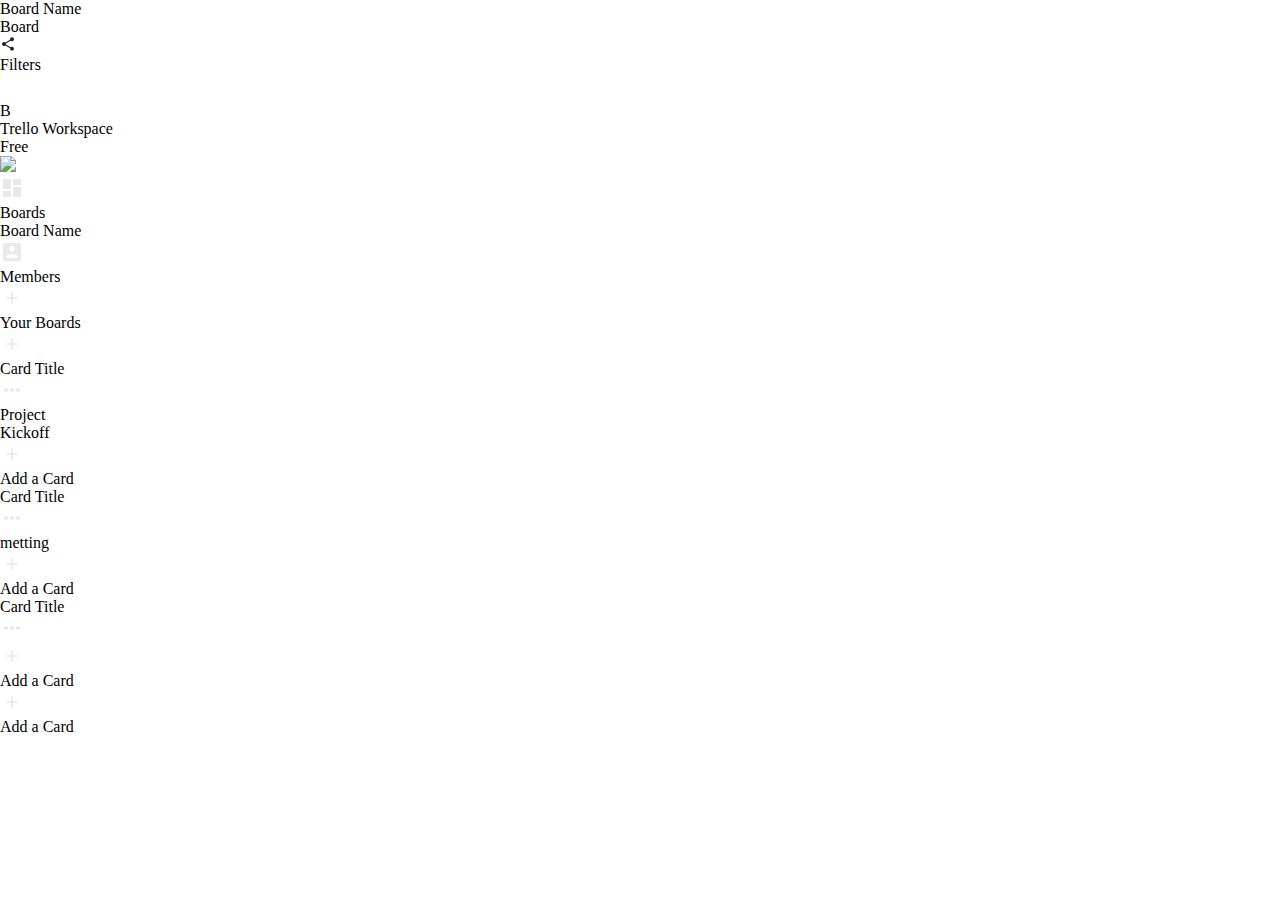
==== commit 72994e48: "프론트코드 업데이트" ====
--- a/src/main/resources/templates/index.html
+++ b/src/main/resources/templates/index.html
@@ -1,911 +1,369 @@
 <!DOCTYPE html>
 <html lang="en">
-<head>
-  <meta charset="UTF-8" />
-  <meta http-equiv="X-UA-Compatible" content="IE=edge" />
-  <meta name="viewport" content="width=device-width, initial-scale=1.0" />
-
-  <style>
-    a,
-    button,
-    input,
-    select,
-    h1,
-    h2,
-    h3,
-    h4,
-    h5,
-    * {
-      margin: 0;
-      padding: 0;
-      border: none;
-      text-decoration: none;
-      appearance: none;
-      background: none;
-
-      -webkit-font-smoothing: antialiased;
-    }
-
-    .main-page,
-    .main-page * {
-      box-sizing: border-box;
-    }
-    .main-page {
-      background: #9747ff;
-      width: 1920px;
-      height: 1080px;
-      position: relative;
-      overflow: hidden;
-    }
-    .header {
-      background: rgba(0, 0, 0, 0.2);
-      width: 1660px;
-      height: 56px;
-      position: absolute;
-      left: 260px;
-      top: 0px;
-      overflow: hidden;
-    }
-    .board-name {
-      color: var(--wihte, #ffffff);
-      text-align: left;
-      font-family: "Pretendard-SemiBold", sans-serif;
-      font-size: 18px;
-      line-height: 32px;
-      font-weight: 600;
-      position: absolute;
-      left: 20px;
-      top: calc(50% - 16px);
-      width: 1344px;
-    }
-    .btn-share {
-      background: var(--wihte, #ffffff);
-      border-radius: 4px;
-      width: 82px;
-      height: 36px;
-      position: absolute;
-      left: 1558px;
-      top: 10px;
-      overflow: hidden;
-    }
-    .board {
-      color: var(--black-800, #262626);
-      text-align: center;
-      font-family: "Pretendard-SemiBold", sans-serif;
-      font-size: 14px;
-      line-height: 20px;
-      font-weight: 600;
-      position: absolute;
-      left: 32px;
-      top: calc(50% - 10px);
-      width: 38px;
-      display: flex;
-      align-items: center;
-      justify-content: center;
-    }
-    .share {
-      width: 16px;
-      height: 16px;
-      position: absolute;
-      left: 12px;
-      top: 10px;
-      overflow: visible;
-    }
-    .category-filters {
-      width: 94px;
-      height: 32px;
-      position: absolute;
-      left: 1384px;
-      top: 12px;
-      overflow: hidden;
-    }
-    .filters {
-      color: var(--wihte, #ffffff);
-      text-align: left;
-      font-family: "Pretendard-SemiBold", sans-serif;
-      font-size: 18px;
-      line-height: 32px;
-      font-weight: 600;
-      position: absolute;
-      left: 36px;
-      top: calc(50% - 16px);
-    }
-    .filter-alt {
-      width: 24px;
-      height: 24px;
-      position: absolute;
-      left: 8px;
-      top: 4px;
-      overflow: hidden;
-    }
-    .group {
-      height: auto;
-      position: absolute;
-      right: 0%;
-      left: 0%;
-      width: 100%;
-      bottom: 0%;
-      top: 0%;
-      height: 100%;
-      overflow: visible;
-    }
-    .line-1 {
-      border-style: solid;
-      border-color: var(--line, #e5e5e5);
-      border-width: 1px 0 0 0;
-      width: 16px;
-      height: 0px;
-      position: absolute;
-      left: 1490px;
-      top: 20px;
-      transform-origin: 0 0;
-      transform: rotate(90deg) scale(1, 1);
-    }
-    .email {
-      background: #019229;
-      border-radius: 20px;
-      width: 32px;
-      height: 32px;
-      position: absolute;
-      left: 1502px;
-      top: 12px;
-      overflow: hidden;
-    }
-    .b {
-      color: var(--wihte, #ffffff);
-      text-align: center;
-      font-family: "Pretendard-Medium", sans-serif;
-      font-size: 16px;
-      line-height: 30px;
-      font-weight: 500;
-      position: absolute;
-      left: calc(50% - 16px);
-      top: calc(50% - 16px);
-      width: 32px;
-      height: 32px;
-      display: flex;
-      align-items: center;
-      justify-content: center;
-    }
-    .line-2 {
-      border-style: solid;
-      border-color: var(--line, #e5e5e5);
-      border-width: 1px 0 0 0;
-      width: 16px;
-      height: 0px;
-      position: absolute;
-      left: 1546px;
-      top: 20px;
-      transform-origin: 0 0;
-      transform: rotate(90deg) scale(1, 1);
-    }
-    .side-menu {
-      background: var(--black-800, #262626);
-      width: 260px;
-      height: 1080px;
-      position: absolute;
-      left: 0px;
-      top: 0px;
-      overflow: hidden;
-    }
-    .profile {
-      border-style: solid;
-      border-color: var(--line, #e5e5e5);
-      border-width: 0px 0px 1px 0px;
-      width: 260px;
-      height: 60px;
-      position: absolute;
-      left: 0px;
-      top: 0px;
-      overflow: hidden;
-    }
-    .trello-workspace {
-      color: var(--gray, #e9e9e9);
-      text-align: left;
-      font-family: "Pretendard-SemiBold", sans-serif;
-      font-size: 14px;
-      line-height: 18px;
-      font-weight: 600;
-      position: absolute;
-      left: 56px;
-      top: 12px;
-      width: 192px;
-    }
-    .free {
-      color: var(--gray, #e9e9e9);
-      text-align: left;
-      font-family: "Pretendard-Regular", sans-serif;
-      font-size: 12px;
-      line-height: 14px;
-      font-weight: 400;
-      position: absolute;
-      left: 56px;
-      top: 34px;
-      width: 192px;
-    }
-    .logo-2 {
-      width: 36px;
-      height: 36px;
-      position: absolute;
-      left: 12px;
-      top: 12px;
-    }
-    .menu-boards {
-      width: 260px;
-      height: 40px;
-      position: absolute;
-      left: 0px;
-      top: 80px;
-      overflow: hidden;
-    }
-    .dashboard {
-      width: 24px;
-      height: 24px;
-      position: absolute;
-      left: 12px;
-      top: 8px;
-      overflow: visible;
-    }
-    .boards {
-      color: var(--gray, #e9e9e9);
-      text-align: left;
-      font-family: "Pretendard-Medium", sans-serif;
-      font-size: 14px;
-      line-height: 24px;
-      font-weight: 500;
-      position: absolute;
-      left: 44px;
-      top: 8px;
-      width: 204px;
-    }
-    .menu-boards2 {
-      background: rgba(255, 255, 255, 0.1);
-      width: 260px;
-      height: 40px;
-      position: absolute;
-      left: 0px;
-      top: 208px;
-      overflow: hidden;
-    }
-    .board-name2 {
-      color: var(--gray, #e9e9e9);
-      text-align: left;
-      font-family: "Pretendard-Medium", sans-serif;
-      font-size: 14px;
-      line-height: 24px;
-      font-weight: 500;
-      position: absolute;
-      left: 44px;
-      top: 8px;
-      width: 204px;
-    }
-    .image {
-      background: #9747ff;
-      border-radius: 4px;
-      width: 24px;
-      height: 24px;
-      position: absolute;
-      left: 12px;
-      top: calc(50% - 12px);
-      overflow: hidden;
-    }
-    .menu-members {
-      width: 260px;
-      height: 40px;
-      position: absolute;
-      left: 0px;
-      top: 120px;
-      overflow: hidden;
-    }
-    .account-box {
-      width: 24px;
-      height: 24px;
-      position: absolute;
-      left: 12px;
-      top: 8px;
-      overflow: visible;
-    }
-    .members {
-      color: var(--gray, #e9e9e9);
-      text-align: left;
-      font-family: "Pretendard-Medium", sans-serif;
-      font-size: 14px;
-      line-height: 24px;
-      font-weight: 500;
-      position: absolute;
-      left: 44px;
-      top: 8px;
-      width: 172px;
-    }
-    .add {
-      width: 24px;
-      height: 24px;
-      position: absolute;
-      left: 224px;
-      top: 8px;
-      overflow: visible;
-    }
-    .category-sub-title {
-      width: 260px;
-      height: 40px;
-      position: absolute;
-      left: 0px;
-      top: 168px;
-      overflow: hidden;
-    }
-    .your-boards {
-      color: var(--gray, #e9e9e9);
-      text-align: left;
-      font-family: "Pretendard-SemiBold", sans-serif;
-      font-size: 14px;
-      line-height: 24px;
-      font-weight: 600;
-      position: absolute;
-      left: 12px;
-      top: 8px;
-      width: 204px;
-    }
-    .add2 {
-      width: 24px;
-      height: 24px;
-      position: absolute;
-      left: 224px;
-      top: calc(50% - 12px);
-      overflow: visible;
-    }
-    .contents {
-      background: var(--black-800, #262626);
-      border-radius: 8px;
-      padding: 16px 12px 16px 12px;
-      display: flex;
-      flex-direction: column;
-      gap: 8px;
-      align-items: center;
-      justify-content: flex-start;
-      position: absolute;
-      left: 280px;
-      top: 76px;
-    }
-    .title {
-      display: flex;
-      flex-direction: row;
-      gap: 8px;
-      align-items: flex-start;
-      justify-content: flex-start;
-      flex-shrink: 0;
-      position: relative;
-    }
-    .card-title {
-      color: var(--gray, #e9e9e9);
-      text-align: left;
-      font-family: "Pretendard-Medium", sans-serif;
-      font-size: 14px;
-      line-height: 24px;
-      font-weight: 500;
-      position: relative;
-      width: 208px;
-    }
-    .more-horiz {
-      flex-shrink: 0;
-      width: 24px;
-      height: 24px;
-      position: relative;
-      overflow: visible;
-    }
-    .list {
-      background: rgba(255, 255, 255, 0.1);
-      border-radius: 8px;
-      padding: 10px 12px 10px 12px;
-      display: flex;
-      flex-direction: column;
-      gap: 4px;
-      align-items: flex-start;
-      justify-content: flex-start;
-      flex-shrink: 0;
-      position: relative;
-    }
-    .rectangle-1 {
-      background: #0066ff;
-      border-radius: 4px;
-      flex-shrink: 0;
-      width: 40px;
-      height: 8px;
-      position: relative;
-    }
-    .project {
-      color: var(--gray, #e9e9e9);
-      text-align: left;
-      font-family: "Pretendard-Regular", sans-serif;
-      font-size: 13px;
-      line-height: 24px;
-      font-weight: 400;
-      position: relative;
-      width: 232px;
-    }
-    .list2 {
-      background: rgba(255, 255, 255, 0.1);
-      border-radius: 8px;
-      padding: 10px;
-      display: flex;
-      flex-direction: row;
-      gap: 10px;
-      align-items: center;
-      justify-content: center;
-      flex-shrink: 0;
-      width: 256px;
-      position: relative;
-    }
-    .kickoff {
-      color: var(--gray, #e9e9e9);
-      text-align: left;
-      font-family: "Pretendard-Regular", sans-serif;
-      font-size: 13px;
-      line-height: 24px;
-      font-weight: 400;
-      position: relative;
-      width: 232px;
-    }
-    .frame-3 {
-      padding: 4px 0px 4px 0px;
-      display: flex;
-      flex-direction: row;
-      gap: 8px;
-      align-items: center;
-      justify-content: flex-start;
-      flex-shrink: 0;
-      position: relative;
-    }
-    .add3 {
-      flex-shrink: 0;
-      width: 24px;
-      height: 24px;
-      position: relative;
-      overflow: visible;
-    }
-    .add-a-card {
-      color: var(--gray, #e9e9e9);
-      text-align: left;
-      font-family: "Pretendard-Regular", sans-serif;
-      font-size: 13px;
-      line-height: 24px;
-      font-weight: 400;
-      position: relative;
-      width: 224px;
-    }
-    .contents2 {
-      background: var(--black-800, #262626);
-      border-radius: 8px;
-      padding: 16px 12px 16px 12px;
-      display: flex;
-      flex-direction: column;
-      gap: 8px;
-      align-items: center;
-      justify-content: flex-start;
-      position: absolute;
-      left: 580px;
-      top: 76px;
-    }
-    .more-horiz2 {
-      flex-shrink: 0;
-      width: 24px;
-      height: 24px;
-      position: relative;
-      overflow: visible;
-    }
-    .add4 {
-      flex-shrink: 0;
-      width: 24px;
-      height: 24px;
-      position: relative;
-      overflow: visible;
-    }
-    .contents3 {
-      background: var(--black-800, #262626);
-      border-radius: 8px;
-      padding: 16px 12px 16px 12px;
-      display: flex;
-      flex-direction: column;
-      gap: 12px;
-      align-items: center;
-      justify-content: flex-start;
-      position: absolute;
-      left: 880px;
-      top: 76px;
-    }
-    .more-horiz3 {
-      flex-shrink: 0;
-      width: 24px;
-      height: 24px;
-      position: relative;
-      overflow: visible;
-    }
-    .add5 {
-      flex-shrink: 0;
-      width: 24px;
-      height: 24px;
-      position: relative;
-      overflow: visible;
-    }
-    .add6 {
-      background: rgba(255, 255, 255, 0.1);
-      border-radius: 8px;
-      padding: 8px 12px 8px 12px;
-      display: flex;
-      flex-direction: row;
-      gap: 8px;
-      align-items: center;
-      justify-content: flex-start;
-      position: absolute;
-      left: 1180px;
-      top: 76px;
-    }
-    .add7 {
-      flex-shrink: 0;
-      width: 24px;
-      height: 24px;
-      position: relative;
-      overflow: visible;
-    }
-    .add-a-card2 {
-      color: var(--gray, #e9e9e9);
-      text-align: left;
-      font-family: "Pretendard-SemiBold", sans-serif;
-      font-size: 13px;
-      line-height: 24px;
-      font-weight: 600;
-      position: relative;
-      width: 224px;
-    }
-
-    :root {
-      /* Colors */
-      --wihte: #ffffff;
-      --gray: #e9e9e9;
-      --black-800: #262626;
-      --black-700: #434343;
-      --black-500: #555555;
-      --black-400: #9d9d9d;
-      --line: #e5e5e5;
-      --link: #5498ff;
-
-
-  </style>
-  <title>Document</title>
-</head>
-<body>
-<div class="main-page">
-  <div class="header">
-    <div class="board-name">Board Name</div>
-    <div class="btn-share">
-      <div class="board">Board</div>
-      <svg
-          class="share"
-          width="16"
-          height="16"
-          viewBox="0 0 16 16"
-          fill="none"
-          xmlns="http://www.w3.org/2000/svg"
-      >
-        <g clip-path="url(#clip0_1_32502)">
-          <path
-              d="M12 10.72C11.4933 10.72 11.04 10.92 10.6933 11.2333L5.94 8.46666C5.97333 8.31333 6 8.16 6 8C6 7.83999 5.97333 7.68666 5.94 7.53333L10.64 4.79333C11 5.12666 11.4733 5.33333 12 5.33333C13.1067 5.33333 14 4.44 14 3.33333C14 2.22666 13.1067 1.33333 12 1.33333C10.8933 1.33333 10 2.22666 10 3.33333C10 3.49333 10.0267 3.64666 10.06 3.79999L5.36 6.54C5 6.20666 4.52667 6 4 6C2.89333 6 2 6.89333 2 8C2 9.10666 2.89333 10 4 10C4.52667 10 5 9.79333 5.36 9.46L10.1067 12.2333C10.0733 12.3733 10.0533 12.52 10.0533 12.6667C10.0533 13.74 10.9267 14.6133 12 14.6133C13.0733 14.6133 13.9467 13.74 13.9467 12.6667C13.9467 11.5933 13.0733 10.72 12 10.72Z"
-              fill="#262626"
-          />
-        </g>
-        <defs>
-          <clipPath id="clip0_1_32502">
-            <rect width="16" height="16" fill="white" />
-          </clipPath>
-        </defs>
-      </svg>
-    </div>
-    <div class="category-filters">
-      <div class="filters">Filters</div>
-      <div class="filter-alt">
+  <head>
+    <meta charset="UTF-8" />
+    <meta http-equiv="X-UA-Compatible" content="IE=edge" />
+    <meta name="viewport" content="width=device-width, initial-scale=1.0" />
+    <link rel="stylesheet" href="./vars.css" />
+    <link rel="stylesheet" href="./style.css" />
+
+    <style>
+      a,
+      button,
+      input,
+      select,
+      h1,
+      h2,
+      h3,
+      h4,
+      h5,
+      * {
+        margin: 0;
+        padding: 0;
+        border: none;
+        text-decoration: none;
+        appearance: none;
+        background: none;
+
+        -webkit-font-smoothing: antialiased;
+      }
+    </style>
+    <title>Document</title>
+  </head>
+  <body>
+    <div class="main-page">
+      <div class="header">
+        <div class="board-name">Board Name</div>
+        <div class="btn-share">
+          <div class="board">Board</div>
+          <svg
+            class="share"
+            width="16"
+            height="16"
+            viewBox="0 0 16 16"
+            fill="none"
+            xmlns="http://www.w3.org/2000/svg"
+          >
+            <g clip-path="url(#clip0_1_32502)">
+              <path
+                d="M12 10.72C11.4933 10.72 11.04 10.92 10.6933 11.2333L5.94 8.46666C5.97333 8.31333 6 8.16 6 8C6 7.83999 5.97333 7.68666 5.94 7.53333L10.64 4.79333C11 5.12666 11.4733 5.33333 12 5.33333C13.1067 5.33333 14 4.44 14 3.33333C14 2.22666 13.1067 1.33333 12 1.33333C10.8933 1.33333 10 2.22666 10 3.33333C10 3.49333 10.0267 3.64666 10.06 3.79999L5.36 6.54C5 6.20666 4.52667 6 4 6C2.89333 6 2 6.89333 2 8C2 9.10666 2.89333 10 4 10C4.52667 10 5 9.79333 5.36 9.46L10.1067 12.2333C10.0733 12.3733 10.0533 12.52 10.0533 12.6667C10.0533 13.74 10.9267 14.6133 12 14.6133C13.0733 14.6133 13.9467 13.74 13.9467 12.6667C13.9467 11.5933 13.0733 10.72 12 10.72Z"
+                fill="#262626"
+              />
+            </g>
+            <defs>
+              <clipPath id="clip0_1_32502">
+                <rect width="16" height="16" fill="white" />
+              </clipPath>
+            </defs>
+          </svg>
+        </div>
+        <div class="category-filters">
+          <div class="filters">Filters</div>
+          <div class="filter-alt">
+            <svg
+              class="group"
+              width="24"
+              height="24"
+              viewBox="0 0 24 24"
+              fill="none"
+              xmlns="http://www.w3.org/2000/svg"
+            >
+              <path
+                d="M4.25006 5.61C6.57006 8.59 10.0001 13 10.0001 13V18C10.0001 19.1 10.9001 20 12.0001 20C13.1001 20 14.0001 19.1 14.0001 18V13C14.0001 13 17.4301 8.59 19.7501 5.61C20.2601 4.95 19.7901 4 18.9501 4H5.04006C4.21006 4 3.74006 4.95 4.25006 5.61Z"
+                fill="white"
+              />
+            </svg>
+          </div>
+        </div>
+        <div class="line-1"></div>
+        <div class="email">
+          <div class="b">B</div>
+        </div>
+        <div class="line-2"></div>
+      </div>
+      <div class="side-menu">
+        <div class="profile">
+          <div class="trello-workspace">Trello Workspace</div>
+          <div class="free">Free</div>
+          <img class="logo-2" src="logo-20.png" />
+        </div>
+        <div class="menu-boards">
+          <svg
+            class="dashboard"
+            width="24"
+            height="24"
+            viewBox="0 0 24 24"
+            fill="none"
+            xmlns="http://www.w3.org/2000/svg"
+          >
+            <g clip-path="url(#clip0_1_32432)">
+              <path
+                d="M4 13H10C10.55 13 11 12.55 11 12V4C11 3.45 10.55 3 10 3H4C3.45 3 3 3.45 3 4V12C3 12.55 3.45 13 4 13ZM4 21H10C10.55 21 11 20.55 11 20V16C11 15.45 10.55 15 10 15H4C3.45 15 3 15.45 3 16V20C3 20.55 3.45 21 4 21ZM14 21H20C20.55 21 21 20.55 21 20V12C21 11.45 20.55 11 20 11H14C13.45 11 13 11.45 13 12V20C13 20.55 13.45 21 14 21ZM13 4V8C13 8.55 13.45 9 14 9H20C20.55 9 21 8.55 21 8V4C21 3.45 20.55 3 20 3H14C13.45 3 13 3.45 13 4Z"
+                fill="#E9E9E9"
+              />
+            </g>
+            <defs>
+              <clipPath id="clip0_1_32432">
+                <rect width="24" height="24" fill="white" />
+              </clipPath>
+            </defs>
+          </svg>
+
+          <div class="boards">Boards</div>
+        </div>
+        <div class="menu-boards2">
+          <div class="board-name2">Board Name</div>
+          <div class="image"></div>
+        </div>
+        <div class="menu-members">
+          <svg
+            class="account-box"
+            width="24"
+            height="24"
+            viewBox="0 0 24 24"
+            fill="none"
+            xmlns="http://www.w3.org/2000/svg"
+          >
+            <g clip-path="url(#clip0_1_32441)">
+              <path
+                d="M3 5V19C3 20.1 3.89 21 5 21H19C20.1 21 21 20.1 21 19V5C21 3.9 20.1 3 19 3H5C3.89 3 3 3.9 3 5ZM15 9C15 10.66 13.66 12 12 12C10.34 12 9 10.66 9 9C9 7.34 10.34 6 12 6C13.66 6 15 7.34 15 9ZM6 17C6 15 10 13.9 12 13.9C14 13.9 18 15 18 17V18H6V17Z"
+                fill="#E9E9E9"
+              />
+            </g>
+            <defs>
+              <clipPath id="clip0_1_32441">
+                <rect width="24" height="24" fill="white" />
+              </clipPath>
+            </defs>
+          </svg>
+
+          <div class="members">Members</div>
+          <svg
+            class="add"
+            width="24"
+            height="24"
+            viewBox="0 0 24 24"
+            fill="none"
+            xmlns="http://www.w3.org/2000/svg"
+          >
+            <g clip-path="url(#clip0_1_32532)">
+              <path
+                d="M17.1429 12.8571H12.8571V17.1429C12.8571 17.6143 12.4714 18 12 18C11.5286 18 11.1429 17.6143 11.1429 17.1429V12.8571H6.85714C6.38571 12.8571 6 12.4714 6 12C6 11.5286 6.38571 11.1429 6.85714 11.1429H11.1429V6.85714C11.1429 6.38571 11.5286 6 12 6C12.4714 6 12.8571 6.38571 12.8571 6.85714V11.1429H17.1429C17.6143 11.1429 18 11.5286 18 12C18 12.4714 17.6143 12.8571 17.1429 12.8571Z"
+                fill="#E9E9E9"
+              />
+            </g>
+            <defs>
+              <clipPath id="clip0_1_32532">
+                <rect width="24" height="24" fill="white" />
+              </clipPath>
+            </defs>
+          </svg>
+        </div>
+        <div class="category-sub-title">
+          <div class="your-boards">Your Boards</div>
+          <svg
+            class="add2"
+            width="24"
+            height="24"
+            viewBox="0 0 24 24"
+            fill="none"
+            xmlns="http://www.w3.org/2000/svg"
+          >
+            <g clip-path="url(#clip0_1_32535)">
+              <path
+                d="M17.1429 12.8571H12.8571V17.1429C12.8571 17.6143 12.4714 18 12 18C11.5286 18 11.1429 17.6143 11.1429 17.1429V12.8571H6.85714C6.38571 12.8571 6 12.4714 6 12C6 11.5286 6.38571 11.1429 6.85714 11.1429H11.1429V6.85714C11.1429 6.38571 11.5286 6 12 6C12.4714 6 12.8571 6.38571 12.8571 6.85714V11.1429H17.1429C17.6143 11.1429 18 11.5286 18 12C18 12.4714 17.6143 12.8571 17.1429 12.8571Z"
+                fill="#E9E9E9"
+              />
+            </g>
+            <defs>
+              <clipPath id="clip0_1_32535">
+                <rect width="24" height="24" fill="white" />
+              </clipPath>
+            </defs>
+          </svg>
+        </div>
+      </div>
+      <div class="contents">
+        <div class="title">
+          <div class="card-title">Card Title</div>
+          <svg
+            class="more-horiz"
+            width="24"
+            height="24"
+            viewBox="0 0 24 24"
+            fill="none"
+            xmlns="http://www.w3.org/2000/svg"
+          >
+            <g clip-path="url(#clip0_1_32558)">
+              <path
+                d="M6 10C4.9 10 4 10.9 4 12C4 13.1 4.9 14 6 14C7.1 14 8 13.1 8 12C8 10.9 7.1 10 6 10ZM18 10C16.9 10 16 10.9 16 12C16 13.1 16.9 14 18 14C19.1 14 20 13.1 20 12C20 10.9 19.1 10 18 10ZM12 10C10.9 10 10 10.9 10 12C10 13.1 10.9 14 12 14C13.1 14 14 13.1 14 12C14 10.9 13.1 10 12 10Z"
+                fill="#E9E9E9"
+              />
+            </g>
+            <defs>
+              <clipPath id="clip0_1_32558">
+                <rect width="24" height="24" fill="white" />
+              </clipPath>
+            </defs>
+          </svg>
+        </div>
+        <div class="list">
+          <div class="rectangle-1"></div>
+          <div class="project">Project</div>
+        </div>
+        <div class="list2">
+          <div class="kickoff">Kickoff</div>
+        </div>
+        <div class="frame-3">
+          <svg
+            class="add3"
+            width="24"
+            height="24"
+            viewBox="0 0 24 24"
+            fill="none"
+            xmlns="http://www.w3.org/2000/svg"
+          >
+            <g clip-path="url(#clip0_1_32564)">
+              <path
+                d="M17.1429 12.8571H12.8571V17.1429C12.8571 17.6143 12.4714 18 12 18C11.5286 18 11.1429 17.6143 11.1429 17.1429V12.8571H6.85714C6.38571 12.8571 6 12.4714 6 12C6 11.5286 6.38571 11.1429 6.85714 11.1429H11.1429V6.85714C11.1429 6.38571 11.5286 6 12 6C12.4714 6 12.8571 6.38571 12.8571 6.85714V11.1429H17.1429C17.6143 11.1429 18 11.5286 18 12C18 12.4714 17.6143 12.8571 17.1429 12.8571Z"
+                fill="#E9E9E9"
+              />
+            </g>
+            <defs>
+              <clipPath id="clip0_1_32564">
+                <rect width="24" height="24" fill="white" />
+              </clipPath>
+            </defs>
+          </svg>
+
+          <div class="add-a-card">Add a Card</div>
+        </div>
+      </div>
+      <div class="contents2">
+        <div class="title">
+          <div class="card-title">Card Title</div>
+          <svg
+            class="more-horiz2"
+            width="24"
+            height="24"
+            viewBox="0 0 24 24"
+            fill="none"
+            xmlns="http://www.w3.org/2000/svg"
+          >
+            <g clip-path="url(#clip0_1_32628)">
+              <path
+                d="M6 10C4.9 10 4 10.9 4 12C4 13.1 4.9 14 6 14C7.1 14 8 13.1 8 12C8 10.9 7.1 10 6 10ZM18 10C16.9 10 16 10.9 16 12C16 13.1 16.9 14 18 14C19.1 14 20 13.1 20 12C20 10.9 19.1 10 18 10ZM12 10C10.9 10 10 10.9 10 12C10 13.1 10.9 14 12 14C13.1 14 14 13.1 14 12C14 10.9 13.1 10 12 10Z"
+                fill="#E9E9E9"
+              />
+            </g>
+            <defs>
+              <clipPath id="clip0_1_32628">
+                <rect width="24" height="24" fill="white" />
+              </clipPath>
+            </defs>
+          </svg>
+        </div>
+        <div class="list2">
+          <div class="kickoff">metting</div>
+        </div>
+        <div class="frame-3">
+          <svg
+            class="add4"
+            width="24"
+            height="24"
+            viewBox="0 0 24 24"
+            fill="none"
+            xmlns="http://www.w3.org/2000/svg"
+          >
+            <g clip-path="url(#clip0_1_32634)">
+              <path
+                d="M17.1429 12.8571H12.8571V17.1429C12.8571 17.6143 12.4714 18 12 18C11.5286 18 11.1429 17.6143 11.1429 17.1429V12.8571H6.85714C6.38571 12.8571 6 12.4714 6 12C6 11.5286 6.38571 11.1429 6.85714 11.1429H11.1429V6.85714C11.1429 6.38571 11.5286 6 12 6C12.4714 6 12.8571 6.38571 12.8571 6.85714V11.1429H17.1429C17.6143 11.1429 18 11.5286 18 12C18 12.4714 17.6143 12.8571 17.1429 12.8571Z"
+                fill="#E9E9E9"
+              />
+            </g>
+            <defs>
+              <clipPath id="clip0_1_32634">
+                <rect width="24" height="24" fill="white" />
+              </clipPath>
+            </defs>
+          </svg>
+
+          <div class="add-a-card">Add a Card</div>
+        </div>
+      </div>
+      <div class="contents3">
+        <div class="title">
+          <div class="card-title">Card Title</div>
+          <svg
+            class="more-horiz3"
+            width="24"
+            height="24"
+            viewBox="0 0 24 24"
+            fill="none"
+            xmlns="http://www.w3.org/2000/svg"
+          >
+            <g clip-path="url(#clip0_1_32644)">
+              <path
+                d="M6 10C4.9 10 4 10.9 4 12C4 13.1 4.9 14 6 14C7.1 14 8 13.1 8 12C8 10.9 7.1 10 6 10ZM18 10C16.9 10 16 10.9 16 12C16 13.1 16.9 14 18 14C19.1 14 20 13.1 20 12C20 10.9 19.1 10 18 10ZM12 10C10.9 10 10 10.9 10 12C10 13.1 10.9 14 12 14C13.1 14 14 13.1 14 12C14 10.9 13.1 10 12 10Z"
+                fill="#E9E9E9"
+              />
+            </g>
+            <defs>
+              <clipPath id="clip0_1_32644">
+                <rect width="24" height="24" fill="white" />
+              </clipPath>
+            </defs>
+          </svg>
+        </div>
+        <div class="frame-3">
+          <svg
+            class="add5"
+            width="24"
+            height="24"
+            viewBox="0 0 24 24"
+            fill="none"
+            xmlns="http://www.w3.org/2000/svg"
+          >
+            <g clip-path="url(#clip0_1_32649)">
+              <path
+                d="M17.1429 12.8571H12.8571V17.1429C12.8571 17.6143 12.4714 18 12 18C11.5286 18 11.1429 17.6143 11.1429 17.1429V12.8571H6.85714C6.38571 12.8571 6 12.4714 6 12C6 11.5286 6.38571 11.1429 6.85714 11.1429H11.1429V6.85714C11.1429 6.38571 11.5286 6 12 6C12.4714 6 12.8571 6.38571 12.8571 6.85714V11.1429H17.1429C17.6143 11.1429 18 11.5286 18 12C18 12.4714 17.6143 12.8571 17.1429 12.8571Z"
+                fill="#E9E9E9"
+              />
+            </g>
+            <defs>
+              <clipPath id="clip0_1_32649">
+                <rect width="24" height="24" fill="white" />
+              </clipPath>
+            </defs>
+          </svg>
+
+          <div class="add-a-card">Add a Card</div>
+        </div>
+      </div>
+      <div class="add6">
         <svg
-            class="group"
-            width="24"
-            height="24"
-            viewBox="0 0 24 24"
-            fill="none"
-            xmlns="http://www.w3.org/2000/svg"
-        >
-          <path
-              d="M4.25006 5.61C6.57006 8.59 10.0001 13 10.0001 13V18C10.0001 19.1 10.9001 20 12.0001 20C13.1001 20 14.0001 19.1 14.0001 18V13C14.0001 13 17.4301 8.59 19.7501 5.61C20.2601 4.95 19.7901 4 18.9501 4H5.04006C4.21006 4 3.74006 4.95 4.25006 5.61Z"
-              fill="white"
-          />
-        </svg>
-      </div>
-    </div>
-    <div class="line-1"></div>
-    <div class="email">
-      <div class="b">B</div>
-    </div>
-    <div class="line-2"></div>
-  </div>
-  <div class="side-menu">
-    <div class="profile">
-      <div class="trello-workspace">Trello Workspace</div>
-      <div class="free">Free</div>
-      <img class="logo-2" src="logo-20.png" />
-    </div>
-    <div class="menu-boards">
-      <svg
-          class="dashboard"
+          class="add7"
           width="24"
           height="24"
           viewBox="0 0 24 24"
           fill="none"
           xmlns="http://www.w3.org/2000/svg"
-      >
-        <g clip-path="url(#clip0_1_32432)">
-          <path
-              d="M4 13H10C10.55 13 11 12.55 11 12V4C11 3.45 10.55 3 10 3H4C3.45 3 3 3.45 3 4V12C3 12.55 3.45 13 4 13ZM4 21H10C10.55 21 11 20.55 11 20V16C11 15.45 10.55 15 10 15H4C3.45 15 3 15.45 3 16V20C3 20.55 3.45 21 4 21ZM14 21H20C20.55 21 21 20.55 21 20V12C21 11.45 20.55 11 20 11H14C13.45 11 13 11.45 13 12V20C13 20.55 13.45 21 14 21ZM13 4V8C13 8.55 13.45 9 14 9H20C20.55 9 21 8.55 21 8V4C21 3.45 20.55 3 20 3H14C13.45 3 13 3.45 13 4Z"
-              fill="#E9E9E9"
-          />
-        </g>
-        <defs>
-          <clipPath id="clip0_1_32432">
-            <rect width="24" height="24" fill="white" />
-          </clipPath>
-        </defs>
-      </svg>
-
-      <div class="boards">Boards</div>
-    </div>
-    <div class="menu-boards2">
-      <div class="board-name2">Board Name</div>
-      <div class="image"></div>
-    </div>
-    <div class="menu-members">
-      <svg
-          class="account-box"
-          width="24"
-          height="24"
-          viewBox="0 0 24 24"
-          fill="none"
-          xmlns="http://www.w3.org/2000/svg"
-      >
-        <g clip-path="url(#clip0_1_32441)">
-          <path
-              d="M3 5V19C3 20.1 3.89 21 5 21H19C20.1 21 21 20.1 21 19V5C21 3.9 20.1 3 19 3H5C3.89 3 3 3.9 3 5ZM15 9C15 10.66 13.66 12 12 12C10.34 12 9 10.66 9 9C9 7.34 10.34 6 12 6C13.66 6 15 7.34 15 9ZM6 17C6 15 10 13.9 12 13.9C14 13.9 18 15 18 17V18H6V17Z"
-              fill="#E9E9E9"
-          />
-        </g>
-        <defs>
-          <clipPath id="clip0_1_32441">
-            <rect width="24" height="24" fill="white" />
-          </clipPath>
-        </defs>
-      </svg>
-
-      <div class="members">Members</div>
-      <svg
-          class="add"
-          width="24"
-          height="24"
-          viewBox="0 0 24 24"
-          fill="none"
-          xmlns="http://www.w3.org/2000/svg"
-      >
-        <g clip-path="url(#clip0_1_32532)">
-          <path
+        >
+          <g clip-path="url(#clip0_19_6)">
+            <path
               d="M17.1429 12.8571H12.8571V17.1429C12.8571 17.6143 12.4714 18 12 18C11.5286 18 11.1429 17.6143 11.1429 17.1429V12.8571H6.85714C6.38571 12.8571 6 12.4714 6 12C6 11.5286 6.38571 11.1429 6.85714 11.1429H11.1429V6.85714C11.1429 6.38571 11.5286 6 12 6C12.4714 6 12.8571 6.38571 12.8571 6.85714V11.1429H17.1429C17.6143 11.1429 18 11.5286 18 12C18 12.4714 17.6143 12.8571 17.1429 12.8571Z"
               fill="#E9E9E9"
-          />
-        </g>
-        <defs>
-          <clipPath id="clip0_1_32532">
-            <rect width="24" height="24" fill="white" />
-          </clipPath>
-        </defs>
-      </svg>
+            />
+          </g>
+          <defs>
+            <clipPath id="clip0_19_6">
+              <rect width="24" height="24" fill="white" />
+            </clipPath>
+          </defs>
+        </svg>
+
+        <div class="add-a-card2">Add a Card</div>
+      </div>
     </div>
-    <div class="category-sub-title">
-      <div class="your-boards">Your Boards</div>
-      <svg
-          class="add2"
-          width="24"
-          height="24"
-          viewBox="0 0 24 24"
-          fill="none"
-          xmlns="http://www.w3.org/2000/svg"
-      >
-        <g clip-path="url(#clip0_1_32535)">
-          <path
-              d="M17.1429 12.8571H12.8571V17.1429C12.8571 17.6143 12.4714 18 12 18C11.5286 18 11.1429 17.6143 11.1429 17.1429V12.8571H6.85714C6.38571 12.8571 6 12.4714 6 12C6 11.5286 6.38571 11.1429 6.85714 11.1429H11.1429V6.85714C11.1429 6.38571 11.5286 6 12 6C12.4714 6 12.8571 6.38571 12.8571 6.85714V11.1429H17.1429C17.6143 11.1429 18 11.5286 18 12C18 12.4714 17.6143 12.8571 17.1429 12.8571Z"
-              fill="#E9E9E9"
-          />
-        </g>
-        <defs>
-          <clipPath id="clip0_1_32535">
-            <rect width="24" height="24" fill="white" />
-          </clipPath>
-        </defs>
-      </svg>
-    </div>
-  </div>
-  <div class="contents">
-    <div class="title">
-      <div class="card-title">Card Title</div>
-      <svg
-          class="more-horiz"
-          width="24"
-          height="24"
-          viewBox="0 0 24 24"
-          fill="none"
-          xmlns="http://www.w3.org/2000/svg"
-      >
-        <g clip-path="url(#clip0_1_32558)">
-          <path
-              d="M6 10C4.9 10 4 10.9 4 12C4 13.1 4.9 14 6 14C7.1 14 8 13.1 8 12C8 10.9 7.1 10 6 10ZM18 10C16.9 10 16 10.9 16 12C16 13.1 16.9 14 18 14C19.1 14 20 13.1 20 12C20 10.9 19.1 10 18 10ZM12 10C10.9 10 10 10.9 10 12C10 13.1 10.9 14 12 14C13.1 14 14 13.1 14 12C14 10.9 13.1 10 12 10Z"
-              fill="#E9E9E9"
-          />
-        </g>
-        <defs>
-          <clipPath id="clip0_1_32558">
-            <rect width="24" height="24" fill="white" />
-          </clipPath>
-        </defs>
-      </svg>
-    </div>
-    <div class="list">
-      <div class="rectangle-1"></div>
-      <div class="project">Project</div>
-    </div>
-    <div class="list2">
-      <div class="kickoff">Kickoff</div>
-    </div>
-    <div class="frame-3">
-      <svg
-          class="add3"
-          width="24"
-          height="24"
-          viewBox="0 0 24 24"
-          fill="none"
-          xmlns="http://www.w3.org/2000/svg"
-      >
-        <g clip-path="url(#clip0_1_32564)">
-          <path
-              d="M17.1429 12.8571H12.8571V17.1429C12.8571 17.6143 12.4714 18 12 18C11.5286 18 11.1429 17.6143 11.1429 17.1429V12.8571H6.85714C6.38571 12.8571 6 12.4714 6 12C6 11.5286 6.38571 11.1429 6.85714 11.1429H11.1429V6.85714C11.1429 6.38571 11.5286 6 12 6C12.4714 6 12.8571 6.38571 12.8571 6.85714V11.1429H17.1429C17.6143 11.1429 18 11.5286 18 12C18 12.4714 17.6143 12.8571 17.1429 12.8571Z"
-              fill="#E9E9E9"
-          />
-        </g>
-        <defs>
-          <clipPath id="clip0_1_32564">
-            <rect width="24" height="24" fill="white" />
-          </clipPath>
-        </defs>
-      </svg>
-
-      <div class="add-a-card">Add a Card</div>
-    </div>
-  </div>
-  <div class="contents2">
-    <div class="title">
-      <div class="card-title">Card Title</div>
-      <svg
-          class="more-horiz2"
-          width="24"
-          height="24"
-          viewBox="0 0 24 24"
-          fill="none"
-          xmlns="http://www.w3.org/2000/svg"
-      >
-        <g clip-path="url(#clip0_1_32628)">
-          <path
-              d="M6 10C4.9 10 4 10.9 4 12C4 13.1 4.9 14 6 14C7.1 14 8 13.1 8 12C8 10.9 7.1 10 6 10ZM18 10C16.9 10 16 10.9 16 12C16 13.1 16.9 14 18 14C19.1 14 20 13.1 20 12C20 10.9 19.1 10 18 10ZM12 10C10.9 10 10 10.9 10 12C10 13.1 10.9 14 12 14C13.1 14 14 13.1 14 12C14 10.9 13.1 10 12 10Z"
-              fill="#E9E9E9"
-          />
-        </g>
-        <defs>
-          <clipPath id="clip0_1_32628">
-            <rect width="24" height="24" fill="white" />
-          </clipPath>
-        </defs>
-      </svg>
-    </div>
-    <div class="list2">
-      <div class="kickoff">metting</div>
-    </div>
-    <div class="frame-3">
-      <svg
-          class="add4"
-          width="24"
-          height="24"
-          viewBox="0 0 24 24"
-          fill="none"
-          xmlns="http://www.w3.org/2000/svg"
-      >
-        <g clip-path="url(#clip0_1_32634)">
-          <path
-              d="M17.1429 12.8571H12.8571V17.1429C12.8571 17.6143 12.4714 18 12 18C11.5286 18 11.1429 17.6143 11.1429 17.1429V12.8571H6.85714C6.38571 12.8571 6 12.4714 6 12C6 11.5286 6.38571 11.1429 6.85714 11.1429H11.1429V6.85714C11.1429 6.38571 11.5286 6 12 6C12.4714 6 12.8571 6.38571 12.8571 6.85714V11.1429H17.1429C17.6143 11.1429 18 11.5286 18 12C18 12.4714 17.6143 12.8571 17.1429 12.8571Z"
-              fill="#E9E9E9"
-          />
-        </g>
-        <defs>
-          <clipPath id="clip0_1_32634">
-            <rect width="24" height="24" fill="white" />
-          </clipPath>
-        </defs>
-      </svg>
-
-      <div class="add-a-card">Add a Card</div>
-    </div>
-  </div>
-  <div class="contents3">
-    <div class="title">
-      <div class="card-title">Card Title</div>
-      <svg
-          class="more-horiz3"
-          width="24"
-          height="24"
-          viewBox="0 0 24 24"
-          fill="none"
-          xmlns="http://www.w3.org/2000/svg"
-      >
-        <g clip-path="url(#clip0_1_32644)">
-          <path
-              d="M6 10C4.9 10 4 10.9 4 12C4 13.1 4.9 14 6 14C7.1 14 8 13.1 8 12C8 10.9 7.1 10 6 10ZM18 10C16.9 10 16 10.9 16 12C16 13.1 16.9 14 18 14C19.1 14 20 13.1 20 12C20 10.9 19.1 10 18 10ZM12 10C10.9 10 10 10.9 10 12C10 13.1 10.9 14 12 14C13.1 14 14 13.1 14 12C14 10.9 13.1 10 12 10Z"
-              fill="#E9E9E9"
-          />
-        </g>
-        <defs>
-          <clipPath id="clip0_1_32644">
-            <rect width="24" height="24" fill="white" />
-          </clipPath>
-        </defs>
-      </svg>
-    </div>
-    <div class="frame-3">
-      <svg
-          class="add5"
-          width="24"
-          height="24"
-          viewBox="0 0 24 24"
-          fill="none"
-          xmlns="http://www.w3.org/2000/svg"
-      >
-        <g clip-path="url(#clip0_1_32649)">
-          <path
-              d="M17.1429 12.8571H12.8571V17.1429C12.8571 17.6143 12.4714 18 12 18C11.5286 18 11.1429 17.6143 11.1429 17.1429V12.8571H6.85714C6.38571 12.8571 6 12.4714 6 12C6 11.5286 6.38571 11.1429 6.85714 11.1429H11.1429V6.85714C11.1429 6.38571 11.5286 6 12 6C12.4714 6 12.8571 6.38571 12.8571 6.85714V11.1429H17.1429C17.6143 11.1429 18 11.5286 18 12C18 12.4714 17.6143 12.8571 17.1429 12.8571Z"
-              fill="#E9E9E9"
-          />
-        </g>
-        <defs>
-          <clipPath id="clip0_1_32649">
-            <rect width="24" height="24" fill="white" />
-          </clipPath>
-        </defs>
-      </svg>
-
-      <div class="add-a-card">Add a Card</div>
-    </div>
-  </div>
-  <div class="add6">
-    <svg
-        class="add7"
-        width="24"
-        height="24"
-        viewBox="0 0 24 24"
-        fill="none"
-        xmlns="http://www.w3.org/2000/svg"
-    >
-      <g clip-path="url(#clip0_19_6)">
-        <path
-            d="M17.1429 12.8571H12.8571V17.1429C12.8571 17.6143 12.4714 18 12 18C11.5286 18 11.1429 17.6143 11.1429 17.1429V12.8571H6.85714C6.38571 12.8571 6 12.4714 6 12C6 11.5286 6.38571 11.1429 6.85714 11.1429H11.1429V6.85714C11.1429 6.38571 11.5286 6 12 6C12.4714 6 12.8571 6.38571 12.8571 6.85714V11.1429H17.1429C17.6143 11.1429 18 11.5286 18 12C18 12.4714 17.6143 12.8571 17.1429 12.8571Z"
-            fill="#E9E9E9"
-        />
-      </g>
-      <defs>
-        <clipPath id="clip0_19_6">
-          <rect width="24" height="24" fill="white" />
-        </clipPath>
-      </defs>
-    </svg>
-
-    <div class="add-a-card2">Add a Card</div>
-  </div>
-</div>
-</body>
+  </body>
 </html>
